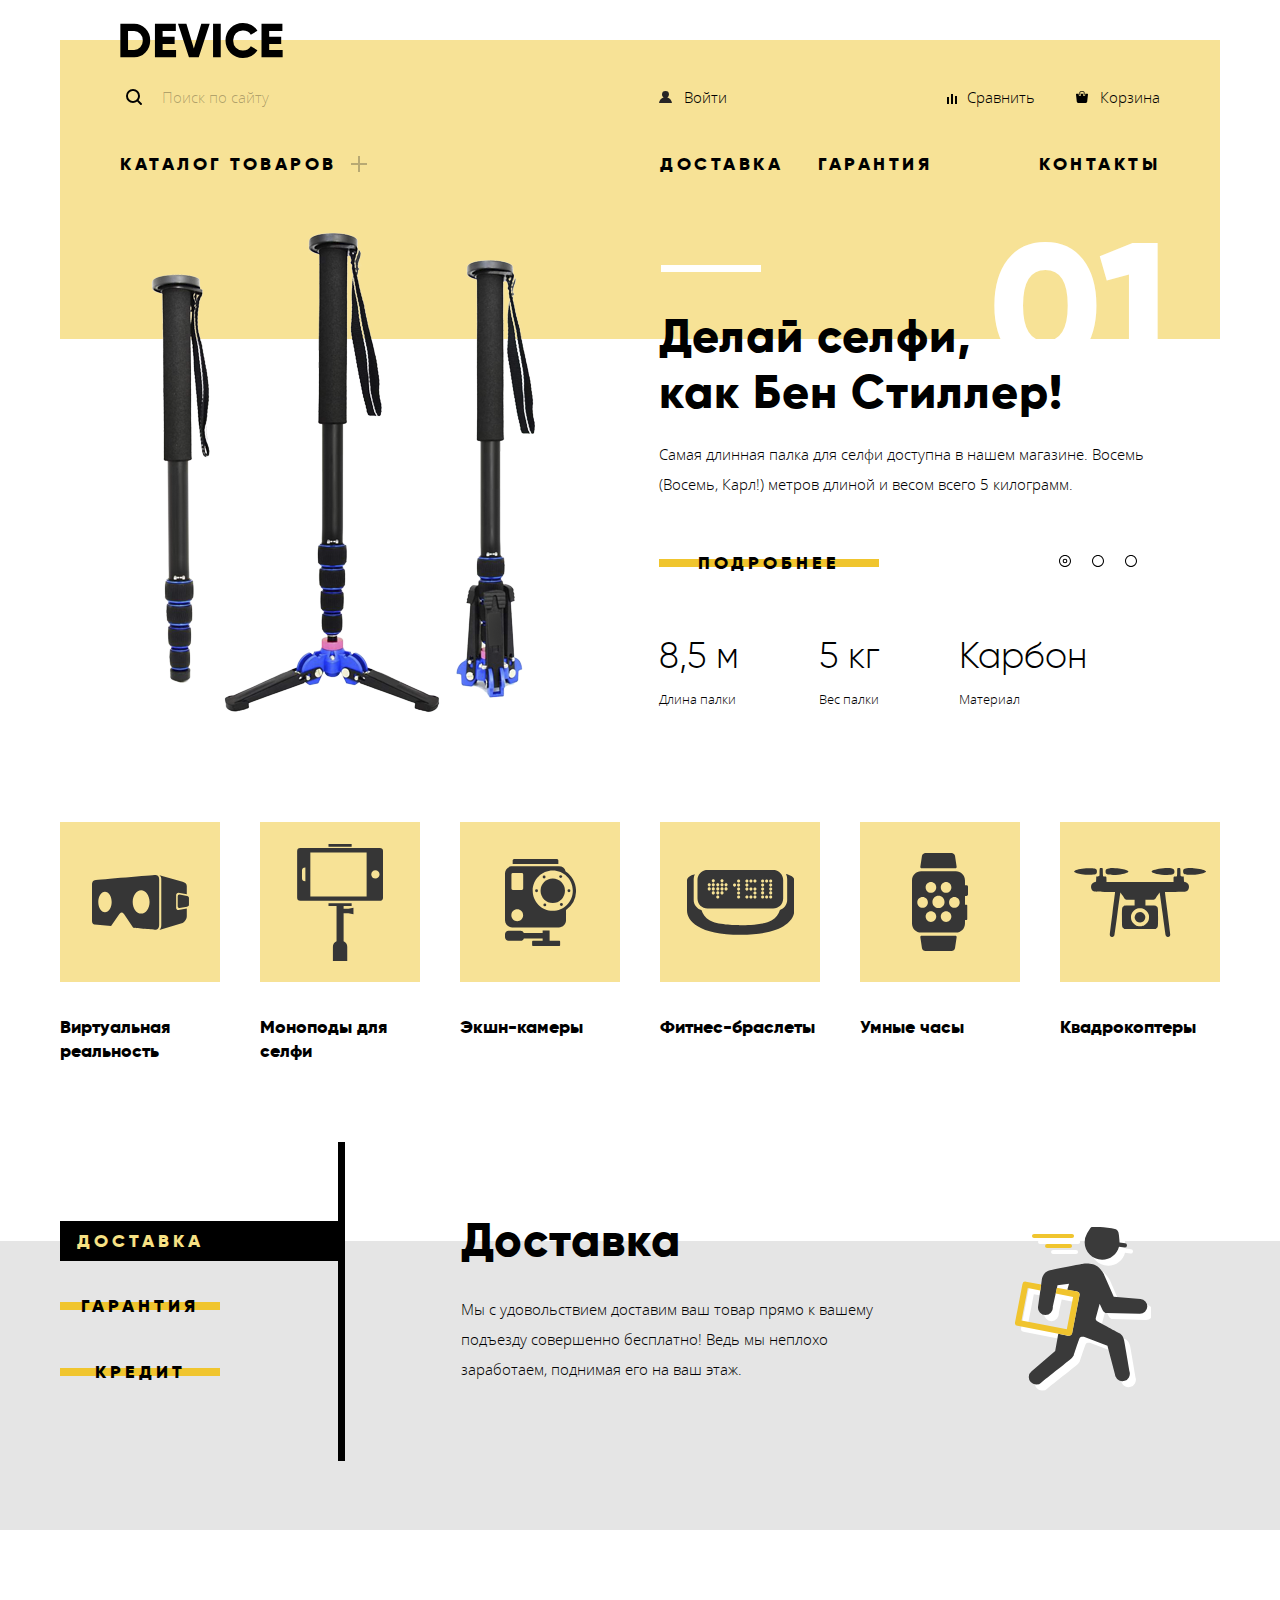
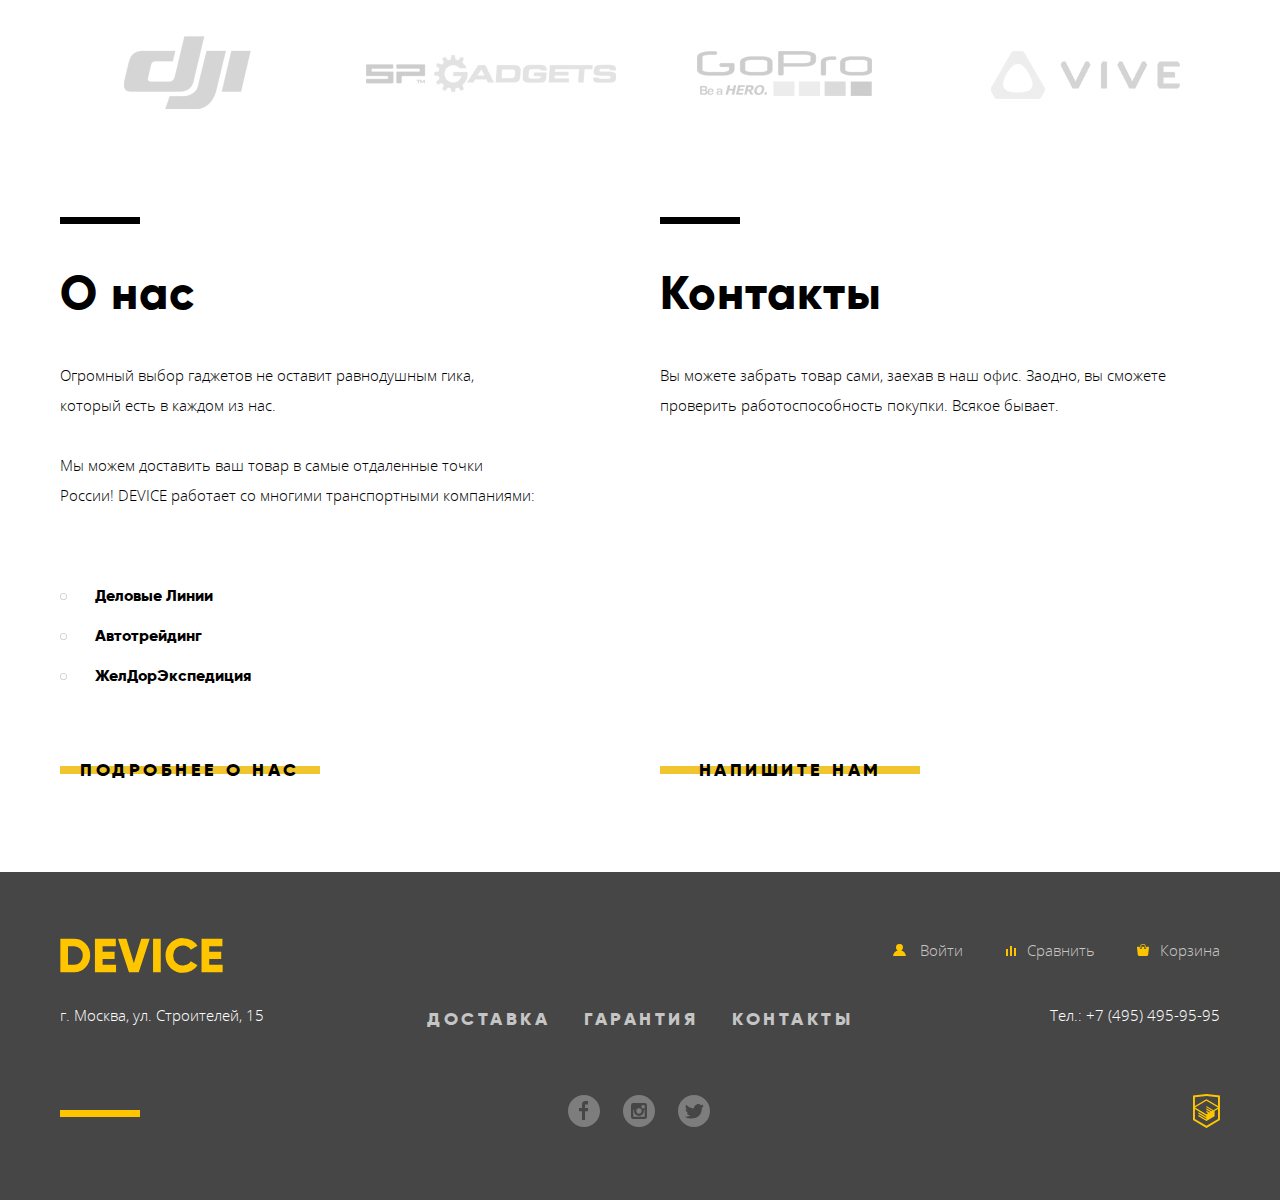
==== index.html @ 4e33b6d0 "new footer, noJS sliders, goods in catalog" ====
<!DOCTYPE html>
<html lang="ru">

<head>
  <meta charset="utf-8">
  <title>HTML Academy: Девайс</title>
  <link rel="stylesheet" href="css/normalize.css">
  <link rel="stylesheet" href="css/style.css">
</head>

<body>
  <div class="wrapper">
    <header class="header header--main">
      <div class="header__logo">
        <a>
          <img src="img/svg/logo-device.svg" width="163" height="35" alt="Логотип DEVICE">
        </a>
      </div>
      <nav class="header__navigation navigation">
        <ul class="navigation__list navigation__list--line-top">
          <li class="navigation__item navigation__item--search">
            <form class="navigation__search-form" action="https://echo.htmlacademy.ru" method="post">
              <input class="navigation__search-field" type="text" name="search" placeholder="Поиск по сайту">
              <input class="navigation__search-submit" type="submit" value="Найти">
            </form>
          </li>
          <li class="navigation__item  navigation__item--login">
            <a class="navigation__link navigation__link--small" href="#">Войти</a>
          </li>
          <li class="navigation__item navigation__item--compare">
            <a class="navigation__link navigation__link--small" href="#">Сравнить</a>
          </li>
          <li class="navigation__item navigation__item--cart">
            <a class="navigation__link navigation__link--small" href="#">Корзина</a>
          </li>
        </ul>
        <ul class="navigation__list navigation__list--line-bottom">
          <li class="navigation__item navigation__item--catalog">
            <a class="navigation__link navigation__link--catalog navigation__link--big" href="catalog.html">Каталог
              товаров</a>
            <ul class="navigation__catalog">
              <li><a class="navigation__link" href="#">Виртуальная реальность</a></li>
              <li><a class="navigation__link" href="#">Фитнес-браслеты</a></li>
              <li><a class="navigation__link" href="#">Квадрокоптеры</a></li>
              <li><a class="navigation__link" href="#">Моноподы для селфи</a></li>
              <li><a class="navigation__link" href="#">Умные часы</a></li>
              <li><a class="navigation__link" href="#">Экшн-камеры</a></li>
            </ul>
          </li>
          <li class="navigation__item navigation__item--delivery">
            <a class="navigation__link navigation__link--big" href="#">Доставка</a>
          </li>
          <li class="navigation__item navigation__item--warranty">
            <a class="navigation__link navigation__link--big" href="#">Гарантия</a>
          </li>
          <li class="navigation__item navigation__item--contacts">
            <a class="navigation__link navigation__link--big" href="#">Контакты</a>
          </li>
        </ul>
      </nav>
    </header>
  </div>
  <main>
    <div class="wrapper">
      <h1 class="page-title visually-hidden">DEVICE</h1>

      <section class="slider">
        <h2 class="visually-hidden">Слайдер</h2>

        <input type="radio" class="visually-hidden slider__radio slider__radio--selfie-stick" id="slider-selfie-stick"
          name="slider-button" checked>
        <label class="slider__button slider__button--selfie-stick" for="slider-selfie-stick"></label>

        <input type="radio" class="visually-hidden slider__radio slider__radio--watch" id="slider-watch"
          name="slider-button">
        <label class="slider__button slider__button--watch" for="slider-watch"></label>

        <input type="radio" class="visually-hidden slider__radio slider__radio--quadcopter" id="slider-quadcopter"
          name="slider-button">
        <label class="slider__button slider__button--quadcopter" for="slider-quadcopter"></label>


        <article class="slider__item slider__item--selfie-stick" data-slide="slide-1">
          <span class="slider__number">01</span>
          <div class="slider__photo">
            <img src="img/slider/selfie-stick.png" width="384" height="486" alt="Палка для селфи">
          </div>
          <div class="slider__description">
            <h1 class="slider__title">
              Делай селфи,<br>как Бен Стиллер!
            </h1>
            <p class="slider__info">
              Самая длинная палка для селфи доступна в нашем магазине. Восемь (Восемь, Карл!) метров длиной и весом
              всего 5 килограмм.
            </p>
            <div class="slider__actions">
              <a href="#" class="slider__more">Подробнее</a>
              <!-- <div class="slider__buttons">
                <button class="slider__button slider__button--active" data-slide="slide-1"></button>
                <button class="slider__button" data-slide="slide-2"></button>
                <button class="slider__button" data-slide="slide-3"></button>

              </div> -->
            </div>
            <div class="slider__features">
              <div class="slider__feature">
                <p class="slider__big-text">8,5 м</p>
                <p class="slider__small-text">Длина палки</p>
              </div>
              <div class="slider__feature">
                <p class="slider__big-text">5 кг</p>
                <p class="slider__small-text">Вес палки</p>
              </div>
              <div class="slider__feature">
                <p class="slider__big-text">Карбон</p>
                <p class="slider__small-text">Материал</p>
              </div>
            </div>
          </div>
        </article>
        <article class="slider__item slider__item--watch" data-slide="slide-2">
          <span class="slider__number">02</span>
          <div class="slider__photo">
            <img src="img/slider//fitness-band.png" width="345" height="485" alt="Фитнесс-браслет">
          </div>
          <div class="slider__description">
            <h1 class="slider__title">
              Худеем<br>правильно!
            </h1>
            <p class="slider__info">
              Мотивирующие фитнес-браслеты помогут найти в себе силы не пропускать занятия и соблюдать диету.
            </p>
            <div class="slider__actions">
              <a href="#" class="slider__more">Подробнее</a>
            </div>
            <div class="slider__features">
              <div class="slider__feature">
                <p class="slider__big-text">48 часов</p>
                <p class="slider__small-text">Без подзарядки</p>
              </div>
            </div>
        </article>
        <article class="slider__item slider__item--quadcopter" data-slide="slide-3">
          <span class="slider__number">03</span>
          <div class="slider__photo">
            <img src="img/slider/quadcopter.png" width="526" height="334" alt="Квадрокоптер">
          </div>
          <div class="slider__description">
            <h1 class="slider__title">
              Порхает как бабочка, жалит как пчела!
            </h1>
            <p class="slider__info">
              Этот обычный, на первый взгляд, квадрокоптер оснащен мощным лазером, замаскированным под стандартную
              камеру.
            </p>
            <div class="slider__actions">
              <a href="#" class="slider__more">Подробнее</a>              
            </div>
            <div class="slider__features">
              <div class="slider__feature">
                <p class="slider__big-text">800 м</p>
                <p class="slider__small-text">Дальность полёта</p>
              </div>
              <div class="slider__feature">
                <p class="slider__big-text">50 м</p>
                <p class="slider__small-text">Радиус поражения</p>
              </div>
            </div>
          </div>
        </article>
      </section>

      <section class="popular">
        <h2 class="visually-hidden">Популярные товары</h2>
        <ul class="popular__list">
          <li class="popular__item">
            <a href="#" class="popular__link">
              <div class="popular__square">
                <svg width="97" height="55" viewBox="0 0 97 55">
                  <g fill="#363636">
                    <path
                      d="M84.131 32.639V20.003c0-1.309 1.045-2.37 2.335-2.37l8.326 1.581V11.02c0-2.355-1.708-3.431-4.202-4.265L67.403.175c1.616 1.391 1.889 2.04 1.889 4.396V49.78c0 2.356-.45 4.066-1.967 5.21l23.265-7.065c2.401-.833 4.202-4.216 4.202-6.572V33.44l-8.326 1.567c-1.29.002-2.335-1.06-2.335-2.368z" />
                    <path
                      d="M95.129 20.979l-7.598-1.444c-1.008 0-1.824.829-1.824 1.851v9.868c0 1.023.816 1.852 1.824 1.852l7.598-1.431c1.154-.419 1.824-.829 1.824-1.852V22.83c0-1.022-.766-1.507-1.824-1.851zM67.17 4.483c0-5.08-4.232-4.459-4.232-4.459S5.832 4.738 2.838 5.145.001 9.532.001 9.532L0 45.812c0 3.743 2.599 3.753 2.599 3.753l16.477 1.403L27.212 39.3s1.109-1.828 2.505-1.828c1.397 0 2.432 1.861 2.432 1.861l9.061 13.521s18.895 1.909 22.521 1.909c3.626-.001 3.439-5.024 3.439-5.024V4.483zM12.982 37.192c-3.698 0-6.696-4.601-6.696-10.275s2.998-10.275 6.696-10.275c3.698 0 6.696 4.601 6.696 10.275s-2.998 10.275-6.696 10.275zm36.158 1.426c-4.662 0-8.441-5.239-8.441-11.701 0-6.463 3.78-11.702 8.441-11.702 4.662 0 8.442 5.239 8.442 11.702 0 6.462-3.78 11.701-8.442 11.701z" />
                  </g>
                </svg>
              </div>
              <h3 class="popular__title">
                Виртуальная реальность
              </h3>
            </a>
          </li>
          <li class="popular__item">
            <a href="#" class="popular__link">
              <div class="popular__square">
                <svg width="86" height="117" viewBox="0 0 86 117">
                  <g fill="#363636">
                    <path
                      d="M82.821 4.011H3.33A3.188 3.188 0 0 0 .142 7.199v46.413a3.187 3.187 0 0 0 3.188 3.189h79.492a3.188 3.188 0 0 0 3.189-3.189V7.199a3.189 3.189 0 0 0-3.19-3.188zM8.392 37.236h-.226a3.19 3.19 0 0 1-3.189-3.189v-7.283a3.188 3.188 0 0 1 3.189-3.188h.226v13.66zm61.231 15.172H13.341V8.402h56.282v44.006zM78.4 34.552c-2.289 0-4.146-1.855-4.146-4.147s1.856-4.147 4.146-4.147a4.146 4.146 0 1 1 0 8.294zM31.497 0h23.157v2.758H31.497zM46.608 64.861v-2.973h8.046V59.13H31.498v2.758h8.045v35.246a6.068 6.068 0 0 0-3.635 5.559V117h14.335v-14.307a6.062 6.062 0 0 0-3.636-5.557v-27.99h4.796l5.051 1.213v-6.711l-5.051 1.213h-4.795z" />
                  </g>
                </svg>
              </div>
              <h3 class="popular__title">
                Моноподы для селфи
              </h3>
            </a>
          </li>
          <li class="popular__item">
            <a href="#" class="popular__link">
              <div class="popular__square">
                <svg width="71" height="87" viewBox="0 0 71 87">
                  <g fill="#363636">
                    <path
                      d="M53.349 1.49c0-.736-.578-1.49-1.311-1.49H9.053C8.32 0 7.672.754 7.672 1.49v3.522h45.676V1.49zM54.202 81.809h-9.597V71.426h-6.958v2.507H18.774c-.537-1.254-1.757-2.148-3.181-2.148H3.559C1.642 71.784 0 73.387 0 75.311v3.018c0 1.924 1.642 3.48 3.559 3.48h12.035c1.511 0 2.792-.896 3.269-2.326h18.785v2.326H28.13c-.533 0-1.01.437-1.01.972v3.172c0 .535.478 1.048 1.01 1.048h26.072c.533 0 .93-.513.93-1.048V82.78c0-.535-.397-.971-.93-.971zM60.666 12.39a7.037 7.037 0 0 0-6.771-5.05H7.148C3.25 7.34 0 10.449 0 14.361v46.9c0 3.912 3.25 7.121 7.148 7.121h46.747c3.898 0 7.126-3.209 7.126-7.121V50.915a23.228 23.228 0 0 0 10.001-19.164c-.001-8.079-4.132-15.181-10.356-19.361zM12.238 62.151c-3.259 0-5.901-2.65-5.901-5.921 0-3.27 2.642-5.922 5.901-5.922s5.902 2.652 5.902 5.922c0 3.271-2.643 5.921-5.902 5.921zm5.961-32.605a1.42 1.42 0 0 1-1.418 1.422h-8.94a1.42 1.42 0 0 1-1.418-1.422v-14.16a1.42 1.42 0 0 1 1.418-1.423h8.939a1.42 1.42 0 0 1 1.418 1.423v14.16zm29.563 22.312c-11.076 0-20.057-9.01-20.057-20.123s8.98-20.124 20.057-20.124c11.077 0 20.058 9.01 20.058 20.124s-8.981 20.123-20.058 20.123z" />
                    <ellipse cx="47.762" cy="31.735" rx="12.188" ry="12.229" />
                    <circle cx="31.562" cy="31.736" r="1.435" />
                    <circle cx="63.963" cy="31.736" r="1.435" />
                    <circle cx="39.109" cy="17.994" r="1.435" />
                    <ellipse cx="56.415" cy="45.476" rx="1.43" ry="1.436" />
                    <circle cx="55.697" cy="17.565" r="1.435" />
                    <circle cx="39.828" cy="45.906" r="1.435" />
                  </g>
                </svg>
              </div>
              <h3 class="popular__title">
                Экшн-камеры
              </h3>
            </a>
          </li>
          <li class="popular__item">
            <a href="#" class="popular__link">
              <div class="popular__square">
                <svg x="0px" y="0px" width="107px" height="65px" viewBox="0 0 107 65"
                  enable-background="new 0 0 107 65">
                  <g>
                    <path fill="#363636" d="M98.967,4.074c0.752,1.441,1.209,3.08,1.209,4.818v21.102c0,4.616-3.092,8.527-7.246,9.9
                          c-1.325,3.987-3.778,7.854-8.051,10.432c-8.676,5.231-31.124,4.837-31.198,4.837c-0.078,0-22.513,0.395-31.189-4.837
                          c-4.216-2.545-6.708-6.347-8.042-10.279c-4.418-1.209-7.756-5.251-7.756-10.053V8.893c0-1.688,0.427-3.282,1.139-4.693
                          C4.17,5.109,0,6.918,0,10.434c0,6.243,0,25.687,0,29.983C0,50.668,11.839,64.85,53.657,64.85c41.82,0,53.657-14.182,53.657-24.433
                          c0-4.296,0-23.74,0-29.983C107.313,6.75,102.738,4.94,98.967,4.074z" />
                    <path fill="#363636" d="M20.561,38.459h65.523c5.564,0,10.074-4.513,10.074-10.077V9.935c0-5.563-4.51-10.075-10.074-10.075H20.561
                          c-5.564,0-10.075,4.511-10.075,10.075v18.447C10.486,33.946,14.997,38.459,20.561,38.459z M83.695,9.468
                          c0.867,0,1.569,0.703,1.569,1.57c0,0.866-0.702,1.569-1.569,1.569s-1.568-0.703-1.568-1.569
                          C82.127,10.17,82.828,9.468,83.695,9.468z M83.695,13.507c0.867,0,1.569,0.703,1.569,1.568c0,0.867-0.702,1.569-1.569,1.569
                          s-1.568-0.702-1.568-1.569C82.127,14.21,82.828,13.507,83.695,13.507z M83.695,17.546c0.867,0,1.569,0.702,1.569,1.569
                          c0,0.866-0.702,1.569-1.569,1.569s-1.568-0.703-1.568-1.569C82.127,18.248,82.828,17.546,83.695,17.546z M83.695,21.373
                          c0.867,0,1.569,0.704,1.569,1.569c0,0.867-0.702,1.568-1.569,1.568s-1.568-0.701-1.568-1.568
                          C82.127,22.076,82.828,21.373,83.695,21.373z M83.695,25.412c0.867,0,1.569,0.702,1.569,1.569c0,0.865-0.702,1.568-1.569,1.568
                          s-1.568-0.704-1.568-1.568C82.127,26.114,82.828,25.412,83.695,25.412z M79.656,9.468c0.867,0,1.568,0.703,1.568,1.57
                          c0,0.866-0.701,1.569-1.568,1.569c-0.865,0-1.568-0.703-1.568-1.569C78.088,10.17,78.791,9.468,79.656,9.468z M79.656,25.412
                          c0.867,0,1.568,0.702,1.568,1.569c0,0.865-0.701,1.568-1.568,1.568c-0.865,0-1.568-0.704-1.568-1.568
                          C78.088,26.114,78.791,25.412,79.656,25.412z M75.619,9.468c0.865,0,1.568,0.703,1.568,1.57c0,0.866-0.703,1.569-1.568,1.569
                          c-0.867,0-1.569-0.703-1.569-1.569C74.05,10.17,74.752,9.468,75.619,9.468z M75.619,13.507c0.865,0,1.568,0.703,1.568,1.568
                          c0,0.867-0.703,1.569-1.568,1.569c-0.867,0-1.569-0.702-1.569-1.569C74.05,14.21,74.752,13.507,75.619,13.507z M75.619,17.546
                          c0.865,0,1.568,0.702,1.568,1.569c0,0.866-0.703,1.569-1.568,1.569c-0.867,0-1.569-0.703-1.569-1.569
                          C74.05,18.248,74.752,17.546,75.619,17.546z M75.619,21.373c0.865,0,1.568,0.704,1.568,1.569c0,0.867-0.703,1.568-1.568,1.568
                          c-0.867,0-1.569-0.701-1.569-1.568C74.05,22.076,74.752,21.373,75.619,21.373z M75.619,25.412c0.865,0,1.568,0.702,1.568,1.569
                          c0,0.865-0.703,1.568-1.568,1.568c-0.867,0-1.569-0.704-1.569-1.568C74.05,26.114,74.752,25.412,75.619,25.412z M67.965,9.468
                          c0.867,0,1.568,0.703,1.568,1.57c0,0.866-0.701,1.569-1.568,1.569s-1.568-0.703-1.568-1.569C66.396,10.17,67.1,9.468,67.965,9.468z
                           M67.965,17.546c0.867,0,1.568,0.702,1.568,1.569c0,0.866-0.701,1.569-1.568,1.569s-1.568-0.703-1.568-1.569
                          C66.396,18.248,67.1,17.546,67.965,17.546z M67.965,21.427c0.867,0,1.568,0.701,1.568,1.568c0,0.865-0.701,1.569-1.568,1.569
                          s-1.568-0.704-1.568-1.569C66.396,22.128,67.1,21.427,67.965,21.427z M67.965,25.412c0.867,0,1.568,0.702,1.568,1.569
                          c0,0.865-0.701,1.568-1.568,1.568s-1.568-0.704-1.568-1.568C66.396,26.114,67.1,25.412,67.965,25.412z M63.926,9.468
                          c0.867,0,1.57,0.703,1.57,1.57c0,0.866-0.703,1.569-1.57,1.569c-0.865,0-1.569-0.703-1.569-1.569
                          C62.356,10.17,63.061,9.468,63.926,9.468z M63.926,17.546c0.867,0,1.57,0.702,1.57,1.569c0,0.866-0.703,1.569-1.57,1.569
                          c-0.865,0-1.569-0.703-1.569-1.569C62.356,18.248,63.061,17.546,63.926,17.546z M63.926,25.412c0.867,0,1.57,0.702,1.57,1.569
                          c0,0.865-0.703,1.568-1.57,1.568c-0.865,0-1.569-0.704-1.569-1.568C62.356,26.114,63.061,25.412,63.926,25.412z M59.888,9.468
                          c0.865,0,1.569,0.703,1.569,1.57c0,0.866-0.704,1.569-1.569,1.569c-0.867,0-1.568-0.703-1.568-1.569
                          C58.319,10.17,59.021,9.468,59.888,9.468z M59.888,13.507c0.865,0,1.569,0.703,1.569,1.568c0,0.867-0.704,1.569-1.569,1.569
                          c-0.867,0-1.568-0.702-1.568-1.569C58.319,14.21,59.021,13.507,59.888,13.507z M59.888,17.546c0.865,0,1.569,0.702,1.569,1.569
                          c0,0.866-0.704,1.569-1.569,1.569c-0.867,0-1.568-0.703-1.568-1.569C58.319,18.248,59.021,17.546,59.888,17.546z M59.888,25.412
                          c0.865,0,1.569,0.702,1.569,1.569c0,0.865-0.704,1.568-1.569,1.568c-0.867,0-1.568-0.704-1.568-1.568
                          C58.319,26.114,59.021,25.412,59.888,25.412z M51.598,9.468c0.867,0,1.569,0.703,1.569,1.57c0,0.866-0.702,1.569-1.569,1.569
                          c-0.867,0-1.568-0.703-1.568-1.569C50.029,10.17,50.731,9.468,51.598,9.468z M51.598,13.507c0.867,0,1.569,0.703,1.569,1.568
                          c0,0.867-0.702,1.569-1.569,1.569c-0.867,0-1.568-0.702-1.568-1.569C50.029,14.21,50.731,13.507,51.598,13.507z M51.598,17.546
                          c0.867,0,1.569,0.702,1.569,1.569c0,0.866-0.702,1.569-1.569,1.569c-0.867,0-1.568-0.703-1.568-1.569
                          C50.029,18.248,50.731,17.546,51.598,17.546z M51.598,21.427c0.867,0,1.569,0.701,1.569,1.568c0,0.865-0.702,1.569-1.569,1.569
                          c-0.867,0-1.568-0.704-1.568-1.569C50.029,22.128,50.731,21.427,51.598,21.427z M51.598,25.412c0.867,0,1.569,0.702,1.569,1.569
                          c0,0.865-0.702,1.568-1.569,1.568c-0.867,0-1.568-0.704-1.568-1.568C50.029,26.114,50.731,25.412,51.598,25.412z M47.559,13.507
                          c0.867,0,1.568,0.703,1.568,1.568c0,0.867-0.701,1.569-1.568,1.569s-1.569-0.702-1.569-1.569
                          C45.99,14.21,46.691,13.507,47.559,13.507z M39.057,13.295c0.865,0,1.569,0.703,1.569,1.568c0,0.867-0.704,1.569-1.569,1.569
                          c-0.867,0-1.571-0.703-1.571-1.569C37.486,13.998,38.189,13.295,39.057,13.295z M39.057,17.333c0.865,0,1.569,0.703,1.569,1.57
                          c0,0.866-0.704,1.57-1.569,1.57c-0.867,0-1.571-0.704-1.571-1.57C37.486,18.036,38.189,17.333,39.057,17.333z M35.018,9.255
                          c0.865,0,1.568,0.703,1.568,1.57c0,0.866-0.704,1.568-1.568,1.568c-0.867,0-1.569-0.703-1.569-1.568
                          C33.449,9.958,34.15,9.255,35.018,9.255z M35.018,13.295c0.865,0,1.568,0.703,1.568,1.568c0,0.867-0.704,1.569-1.568,1.569
                          c-0.867,0-1.569-0.703-1.569-1.569C33.449,13.998,34.15,13.295,35.018,13.295z M35.018,17.333c0.865,0,1.568,0.703,1.568,1.57
                          c0,0.866-0.704,1.57-1.568,1.57c-0.867,0-1.569-0.704-1.569-1.57C33.449,18.036,34.15,17.333,35.018,17.333z M35.018,21.373
                          c0.865,0,1.568,0.704,1.568,1.569c0,0.867-0.704,1.568-1.568,1.568c-0.867,0-1.569-0.701-1.569-1.568
                          C33.449,22.076,34.15,21.373,35.018,21.373z M30.764,13.295c0.867,0,1.569,0.703,1.569,1.568c0,0.867-0.702,1.569-1.569,1.569
                          c-0.867,0-1.568-0.703-1.568-1.569C29.196,13.998,29.897,13.295,30.764,13.295z M30.764,17.333c0.867,0,1.569,0.703,1.569,1.57
                          c0,0.866-0.702,1.57-1.569,1.57c-0.867,0-1.568-0.704-1.568-1.57C29.196,18.036,29.897,17.333,30.764,17.333z M30.764,21.373
                          c0.867,0,1.569,0.704,1.569,1.569c0,0.867-0.702,1.568-1.569,1.568c-0.867,0-1.568-0.701-1.568-1.568
                          C29.196,22.076,29.897,21.373,30.764,21.373z M30.764,25.412c0.867,0,1.569,0.702,1.569,1.569c0,0.865-0.702,1.568-1.569,1.568
                          c-0.867,0-1.568-0.704-1.568-1.568C29.196,26.114,29.897,25.412,30.764,25.412z M26.3,9.255c0.867,0,1.571,0.703,1.571,1.57
                          c0,0.866-0.704,1.568-1.571,1.568c-0.865,0-1.569-0.703-1.569-1.568C24.731,9.958,25.435,9.255,26.3,9.255z M26.3,13.295
                          c0.867,0,1.571,0.703,1.571,1.568c0,0.867-0.704,1.569-1.571,1.569c-0.865,0-1.569-0.703-1.569-1.569
                          C24.731,13.998,25.435,13.295,26.3,13.295z M26.3,17.333c0.867,0,1.571,0.703,1.571,1.57c0,0.866-0.704,1.57-1.571,1.57
                          c-0.865,0-1.569-0.704-1.569-1.57C24.731,18.036,25.435,17.333,26.3,17.333z M26.3,21.373c0.867,0,1.571,0.704,1.571,1.569
                          c0,0.867-0.704,1.568-1.571,1.568c-0.865,0-1.569-0.701-1.569-1.568C24.731,22.076,25.435,21.373,26.3,21.373z M22.263,13.295
                          c0.865,0,1.569,0.703,1.569,1.568c0,0.867-0.704,1.569-1.569,1.569c-0.867,0-1.569-0.703-1.569-1.569
                          C20.694,13.998,21.396,13.295,22.263,13.295z M22.263,17.333c0.865,0,1.569,0.703,1.569,1.57c0,0.866-0.704,1.57-1.569,1.57
                          c-0.867,0-1.569-0.704-1.569-1.57C20.694,18.036,21.396,17.333,22.263,17.333z" />
                  </g>
                </svg>
              </div>
              <h3 class="popular__title">
                Фитнес-браслеты
              </h3>
            </a>
          </li>
          <li class="popular__item">
            <a href="#" class="popular__link">
              <div class="popular__square">
                <svg width="56" height="98" viewBox="0 0 56 98">
                  <g fill="#363636">
                    <path
                      d="M54.494 32.197h-1.515v-4.64c0-5.052-4.087-9.186-9.082-9.186H9.082C4.086 18.372 0 22.505 0 27.557v42.868c0 5.052 4.087 9.185 9.083 9.185h34.815c4.995 0 9.082-4.133 9.082-9.185V67.01h1.515a.764.764 0 0 0 .757-.764V52.467a.765.765 0 0 0-.757-.766H52.98v-8.788h1.515c.832 0 1.514-.688 1.514-1.531v-7.654a1.529 1.529 0 0 0-1.515-1.531zm-20.412-3.109c2.926 0 5.299 2.398 5.299 5.358s-2.373 5.358-5.299 5.358-5.298-2.398-5.298-5.358 2.372-5.358 5.298-5.358zm-15.137 0c2.925 0 5.298 2.398 5.298 5.358s-2.373 5.358-5.298 5.358c-2.926 0-5.298-2.398-5.298-5.358s2.372-5.358 5.298-5.358zM5.297 49.397c0-2.959 2.371-5.358 5.298-5.358 2.926 0 5.298 2.399 5.298 5.358 0 2.959-2.373 5.358-5.298 5.358-2.927.001-5.298-2.399-5.298-5.358zm13.648 19.497c-2.926 0-5.298-2.398-5.298-5.358s2.372-5.358 5.298-5.358c2.925 0 5.298 2.398 5.298 5.358s-2.373 5.358-5.298 5.358zm1.49-19.903c0-3.382 2.711-6.124 6.055-6.124s6.055 2.742 6.055 6.124-2.711 6.124-6.055 6.124c-3.344-.001-6.055-2.742-6.055-6.124zm13.647 19.903c-2.926 0-5.298-2.398-5.298-5.358s2.372-5.358 5.298-5.358 5.299 2.398 5.299 5.358-2.373 5.358-5.299 5.358zm8.302-14.138c-2.927 0-5.298-2.399-5.298-5.358 0-2.959 2.371-5.358 5.298-5.358 2.926 0 5.298 2.399 5.298 5.358 0 2.958-2.372 5.358-5.298 5.358zM9.646 15.31h33.687c.843 0 1.432-.681 1.306-1.514L43.023 3.028l-.002-.002C42.771 1.362 41.189 0 39.506 0H13.474c-1.686 0-3.268 1.362-3.517 3.028L8.342 13.795c-.125.833.461 1.515 1.304 1.515zM43.333 82.671H9.646c-.843 0-1.429.683-1.304 1.516l1.615 10.767c.25 1.666 1.832 3.028 3.516 3.028h26.032c1.684 0 3.266-1.362 3.517-3.026v-.002l1.615-10.767c.128-.833-.461-1.516-1.304-1.516z" />
                  </g>
                </svg>
              </div>
              <h3 class="popular__title">
                Умные часы
              </h3>
            </a>
          </li>
          <li class="popular__item">
            <a href="#" class="popular__link">
              <div class="popular__square">
                <svg width="132" height="69" viewBox="0 0 132 69">
                  <g fill="#363636">
                    <path
                      d="M12.052.258C6.507.745 1.838 1.85.575 2.93c-.722.616-.722.616-.232 1.156.644.72 3.713 1.645 7.247 2.237 3.998.668 12.51.693 13.724.051 1.211-.668 1.624-1.414 1.624-2.981 0-1.619-.62-2.416-2.218-2.853C19.274.154 14.94 0 12.052.258zM25.774.488c-.129.283-.258 2.108-.258 4.112 0 4.061.155 3.778-2.192 3.933l-1.03.077-.13 2.545-.129 2.544-1.186.283c-2.58.668-4 2.595-3.792 5.294.128 1.927 1.03 3.341 2.579 4.087 1.109.513 1.47.538 11.246.538 5.545 0 10.137.079 10.188.18.051.13-1.11 9.408-2.58 20.64-1.444 11.23-2.682 20.997-2.708 21.666-.051 1.617.826 2.62 2.348 2.62 1.237 0 2.012-.64 2.321-1.9.13-.514 1.496-10.334 3.018-21.822 1.522-11.463 2.863-20.869 2.94-20.869.104 0 1.084 1.413 2.193 3.136 2.94 4.626 2.399 4.317 7.635 4.317h4.359v5.63l-5.133.077c-4.72.077-5.21.127-5.881.615-1.573 1.157-1.625 1.415-1.625 10.977 0 9.534.026 9.792 1.522 11.05l.851.695H81.695l.851-.696c1.496-1.257 1.52-1.515 1.52-11.05 0-9.56-.05-9.819-1.622-10.976-.671-.488-1.161-.538-5.882-.615l-5.132-.077v-5.63h4.36c5.234 0 4.693.309 7.633-4.317 1.11-1.723 2.09-3.136 2.194-3.136.076 0 1.418 9.406 2.94 20.869 1.522 11.488 2.889 21.308 3.018 21.821.31 1.26 1.082 1.902 2.321 1.902 1.521 0 2.4-1.004 2.347-2.621-.026-.67-1.264-10.436-2.71-21.666-1.468-11.232-2.63-20.51-2.577-20.64.05-.101 4.641-.18 10.19-.18 9.774 0 10.135-.025 11.243-.538 1.548-.746 2.45-2.16 2.58-4.087.206-2.699-1.212-4.626-3.792-5.294l-1.187-.283-.127-2.544-.13-2.545-1.031-.077c-2.347-.155-2.194.128-2.194-3.933 0-2.004-.128-3.829-.257-4.112-.206-.36-.543-.488-1.367-.488-.619 0-1.238.128-1.42.309-.206.205-.31 1.465-.31 3.932 0 2.467-.102 3.727-.309 3.932-.18.18-.901.308-1.65.308-1.625 0-1.65.052-1.65 3.11v2.287H32.48v-2.287c0-3.058-.024-3.11-1.65-3.11-.748 0-1.47-.129-1.65-.308-.207-.205-.31-1.465-.31-3.932 0-2.467-.103-3.727-.31-3.932-.18-.18-.8-.309-1.418-.309-.825 0-1.16.128-1.368.488zm42.843 40.12c2.889.899 5.392 3.393 6.166 6.168.439 1.543.31 4.216-.284 5.784-.696 1.875-2.685 4.01-4.565 4.935-1.29.642-1.754.719-3.921.719s-2.631-.077-3.92-.719c-1.885-.926-3.87-3.06-4.567-4.935-.592-1.568-.722-4.24-.283-5.784.748-2.723 3.25-5.27 6.061-6.168 2.012-.642 3.3-.642 5.313 0z" />
                    <path
                      d="M63.794 44.438c-2.037.925-3.507 3.649-3.069 5.73.774 3.677 4.823 5.553 7.996 3.702 1.985-1.158 2.99-3.547 2.45-5.783-.568-2.39-2.734-4.138-5.158-4.138-.646 0-1.626.232-2.22.489zM36.092.154c-3.92.668-4.513 1.131-4.513 3.444 0 1.825.463 2.416 2.268 2.956 1.55.462 7.172.514 10.5.128 6.86-.822 11.321-2.544 9.698-3.752-1.265-.9-4.902-1.876-9.054-2.39-2.475-.308-7.996-.54-8.9-.386zM89.484.258C83.165.848 77.62 2.339 77.62 3.444c0 1.722 7.84 3.47 15.63 3.495 5.804 0 7.196-.642 7.196-3.34 0-1.825-.619-2.622-2.373-3.085C96.423.103 92.398 0 89.484.258zM112.776.283c-1.78.231-3.018.77-3.43 1.491-.387.77-.31 2.904.154 3.572.928 1.31 1.652 1.465 7.068 1.465 3.661 0 5.802-.129 7.867-.488 3.534-.592 6.603-1.517 7.248-2.237.49-.54.49-.54-.233-1.156-1.34-1.13-5.958-2.185-11.916-2.672-3.481-.283-4.488-.283-6.758.025z" />
                  </g>
                </svg>
              </div>
              <h3 class="popular__title">
                Квадрокоптеры
              </h3>
            </a>
          </li>
        </ul>
      </section>
    </div>

    <section class="services">
      <div class="wrapper">
        <h2 class="visually-hidden">Услуги</h2>
        <input type="radio" class="visually-hidden services__radio services__radio--delivery" id="services-delivery"
          name="services-button" checked>
        <label class="services__button" for="services-delivery">Доставка</label>
        <input type="radio" class="visually-hidden services__radio services__radio--warranty" id="services-warranty"
          name="services-button">
        <label class="services__button services__button--warranty" for="services-warranty">Гарантия</label>
        <input type="radio" class="visually-hidden services__radio services__radio--credit" id="services-credit"
          name="services-button">
        <label class="services__button services__button--credit" for="services-credit">Кредит</label>
        <div class="services__info services__info--delivery">
          <h3 class="services__title">Доставка</h3>
          <p class="services__description">Мы с удовольствием доставим ваш товар прямо к вашему подъезду совершенно
            бесплатно! Ведь мы неплохо заработаем, поднимая его на ваш этаж.</p>
        </div>
        <div class="services__info services__info--warranty">
          <h3 class="services__title">Гарантия</h3>
          <p class="services__description">Если из-за возгорания купленного у нас товара у вас сгорит дом — не
            переживайте, мы выдадим вам новый.
            Товар, не дом, конечно же.</p>
        </div>
        <div class="services__info services__info--credit">
          <h3 class="services__title">Кредит</h3>
          <p class="services__description">Залезть в долговую яму стало проще! Кредитные консультанты подберут для вас
            наиболее выгодные
            условия кредита. Выгодные для нашего банка, разумеется.</p>
        </div>
      </div>
    </section>

    <div class="wrapper">
      <section class="clients">
        <h2 class="visually-hidden">Наши клиенты</h2>
        <ul class="clients__list">
          <li class="clients__item">
            <a href="#" class="clients__link">
              <img width="260" height="100" src="img/clients/logo-1.jpg" alt="DJI logo">
            </a>
          </li>
          <li class="clients__item">
            <a href="#" class="clients__link">
              <img width="260" height="100" src="img/clients/logo-2.jpg" alt="SPADGETS logo">
            </a>
          </li>
          <li class="clients__item">
            <a href="#" class="clients__link">
              <img width="260" height="100" src="img/clients/logo-3.jpg" alt="GoPro logo">
            </a>
          </li>
          <li class="clients__item">
            <a href="#" class="clients__link">
              <img width="260" height="100" src="img/clients/logo-4.jpg" alt="VIVE logo">
            </a>
          </li>
        </ul>
      </section>

      <section class="information">
        <h2 class="visually-hidden">Информация и контакты</h2>
        <div class="information__item information__item--about">
          <h3 class="information__title">О нас</h3>
          <p class="information__description">
            Огромный выбор гаджетов не оставит равнодушным гика, который есть в каждом из нас.<br><br>
            Мы можем доставить ваш товар в самые отдаленные точки России! DEVICE работает со многими транспортными
            компаниями:
          </p>
          <ul class="information__list">
            <li class="information__transport-company">Деловые Линии</li>
            <li class="information__transport-company">Автотрейдинг</li>
            <li class="information__transport-company">ЖелДорЭкспедиция</li>
          </ul>
          <a class="information__link" href="#">Подробнее о нас</a>
        </div>
        <div class="information__item information__item--contacts">
          <h3 class="information__title">Контакты</h3>
          <p class="information__description">
            Вы можете забрать товар сами, заехав в наш офис. Заодно, вы сможете проверить работоспособность покупки.
            Всякое бывает.
          </p>
          <iframe class="information__map"
            src="https://www.google.com/maps/embed?pb=!1m18!1m12!1m3!1d1891.2683770190822!2d37.52833177538722!3d55.68707859347343!2m3!1f0!2f0!3f0!3m2!1i1024!2i768!4f13.1!3m3!1m2!1s0x46b54cf65f5c8955%3A0x694710ccd55501e!2z0YPQuy4g0KHRgtGA0L7QuNGC0LXQu9C10LksIDE1LCDQnNC-0YHQutCy0LAsIDExOTMxMQ!5e0!3m2!1sru!2sru!4v1560897329814!5m2!1sru!2sru"
            allowfullscreen></iframe>
          <a class="information__link" href="#">Напишите нам</a>
        </div>
      </section>
    </div>
  </main>

  <footer class="footer">
    <div class="wrapper">
      <div class="footer__item">
        <a class="footer__logo">
          <svg width="163" height="35" viewBox="0 0 164 35">
            <path
              d="m0.35 0.7v33.6h13.532a15.723 15.723 0 0 0 11.72-4.824 16.464 16.464 0 0 0 4.712-11.976 16.465 16.465 0 0 0-4.712-11.976 15.723 15.723 0 0 0-11.72-4.824zm7.733 26.208v-18.819h5.8a8.648 8.648 0 0 1 6.5 2.568 9.412 9.412 0 0 1 2.489 6.84 9.41 9.41 0 0 1-2.489 6.84 8.646 8.646 0 0 1-6.5 2.568h-5.8zm34.8-5.952h12.082v-7.3h-12.086v-5.567h13.291v-7.389h-21.024v33.6h21.265v-7.392h-13.532v-5.952zm36.343 13.344 11.019-33.6h-8.458l-7.491 24.72-7.491-24.72h-8.457l11.019 33.6zm14.4 0h7.733v-33.6h-7.733zm38.615-1.416a15.514 15.514 0 0 0 6.041-5.688l-6.67-3.84a7.488 7.488 0 0 1-3.165 3.024 9.874 9.874 0 0 1-4.664 1.1 9.594 9.594 0 0 1-7.177-2.736 9.907 9.907 0 0 1-2.682-7.248 9.908 9.908 0 0 1 2.682-7.248 9.594 9.594 0 0 1 7.177-2.736 9.914 9.914 0 0 1 4.64 1.08 7.6 7.6 0 0 1 3.189 3.048l6.67-3.84a15.881 15.881 0 0 0-6.09-5.688 17.419 17.419 0 0 0-8.409-2.088 17.12 17.12 0 0 0-17.592 17.472 17.12 17.12 0 0 0 17.589 17.476 17.519 17.519 0 0 0 8.458-2.088zm17.881-11.928h12.082v-7.3h-12.085v-5.567h13.29v-7.389h-21.022v33.6h21.264v-7.392h-13.532v-5.952z" />
          </svg>
        </a>
        <nav class="footer__navigation navigation">
          <ul class="navigation__list navigation__list--line-top">
            <li class="navigation__item  navigation__item--login">
              <a class="navigation__link navigation__link--small" href="#">
                <svg width="13" height="12" viewBox="0 0 13 12">
                  <path
                    d="M.032 12h12.937c-.163-2.643-2.074-4.837-4.671-5.543a3.47 3.47 0 0 0 1.687-2.972 3.485 3.485 0 0 0-6.97 0c0 1.264.68 2.361 1.688 2.972C2.106 7.163.194 9.357.032 12z" />
                </svg>
                Войти</a>
            </li>
            <li class="navigation__item navigation__item--compare">
              <a class="navigation__link navigation__link--small" href="#">
                <svg width="10" height="10" viewBox="0 0 10 10">
                  <path d="M8 2h1.984v8H8zM0 3h1.984v7H0zM4 0h2v10H4z" /></svg>
                Сравнить</a>
            </li>
            <li class="navigation__item navigation__item--cart">
              <a class="navigation__link navigation__link--small" href="#">
                <svg width="12" height="12" viewBox="0 0 12 12">
                  <path
                    d="M11.864 3.017a.429.429 0 0 0-.327-.154H9.225V4.09c0 .563-.484 1.022-1.08 1.022-.594 0-1.078-.458-1.078-1.022V2.863H4.909V4.09c0 .563-.485 1.022-1.08 1.022-.595 0-1.078-.458-1.078-1.022V2.863H.438a.43.43 0 0 0-.327.154.472.472 0 0 0-.108.358l.776 7.134c.015.806.642 1.455 1.411 1.455h7.595c.77 0 1.396-.649 1.411-1.455l.776-7.134a.476.476 0 0 0-.108-.358z" />
                  <path
                    d="M3.829 4.499c.239 0 .433-.184.433-.409V1.84c0-.632.672-1.022 1.295-1.022h1.079c.655 0 1.078.401 1.078 1.022v2.25c0 .225.194.409.431.409.239 0 .433-.184.433-.409V1.84C8.577.773 7.761 0 6.636 0H5.557c-1.19 0-2.159.826-2.159 1.84v2.25c0 .225.194.409.431.409z" />
                </svg>
                Корзина</a>
            </li>
          </ul>
      </div>
      <div class="footer__item footer__item--information">
        <p class="footer__address">
          г. Москва, ул. Строителей, 15
        </p>
        <nav class="footer__navigation navigation">
          <ul class="navigation__list navigation__list--line-bottom">
            <li class="navigation__item navigation__item--delivery">
              <a class="navigation__link navigation__link--big">Доставка</a>
            </li>
            <li class="navigation__item navigation__item--warranty">
              <a class="navigation__link navigation__link--big">Гарантия</a>
            </li>
            <li class="navigation__item navigation__item--contacts">
              <a class="navigation__link navigation__link--big">Контакты</a>
            </li>
          </ul>
        </nav>
        <a class="footer__phone" href="tel:+74954959595">Тел.: +7 (495) 495-95-95</a>
      </div>
      <div class="footer__item footer__item--links">
        <ul class="footer__social social">
          <li class="social__item social__item--facebook">
            <a class="social__link" href="#">
              <span class="visually-hidden">Facebook</span>
              <svg width="32" height="32" viewBox="0 0 32 32">
                <path fill="#FFF"
                  d="M16 0C7.164 0 0 7.163 0 16s7.164 16 16 16c8.837 0 16-7.164 16-16S24.837 0 16 0zm4.062 9.455h-3.021v3.444h3.021v3.445h-3.021v8.61H14.02v-8.61H11v-3.445h3.021V9.455c0-1.902 1.353-3.445 3.021-3.445h3.021v3.445z" />
              </svg>
            </a>
          </li>
          <li class="social__item social__item--instagram">
            <a class="social__link" href="#">
              <span class="visually-hidden">Instagram</span>
              <svg width="32" height="32" viewBox="0 0 32 32">
                <g fill="#FFF">
                  <path
                    d="M20.916 16a4.938 4.938 0 1 1-9.877 0c0-.394.051-.773.138-1.14h-.897v6.838h11.396V14.86h-.897c.086.367.137.746.137 1.14z" />
                  <path
                    d="M15.978 18.659c1.466 0 2.659-1.193 2.659-2.659s-1.193-2.659-2.659-2.659c-1.466 0-2.659 1.193-2.659 2.659s1.192 2.659 2.659 2.659zM18.637 10.302h3.039v3.039h-3.039z" />
                  <path
                    d="M16 0C7.164 0 0 7.164 0 16c0 8.837 7.164 16 16 16 8.837 0 16-7.163 16-16 0-8.836-7.163-16-16-16zm7.955 21.698a2.285 2.285 0 0 1-2.279 2.279H10.279A2.285 2.285 0 0 1 8 21.698V10.302a2.286 2.286 0 0 1 2.279-2.279h11.396a2.286 2.286 0 0 1 2.279 2.279v11.396z" />
                </g>
              </svg>
            </a>
          </li>
          <li class="social__item social__item--twitter">
            <a class="social__link" href="#">
              <span class="visually-hidden">Twitter</span>
              <svg width="32" height="32" viewBox="0 0 32 32">
                <path fill="#FFF"
                  d="M16 0C7.164 0 0 7.164 0 16c0 8.837 7.164 16 16 16 8.837 0 16-7.163 16-16 0-8.836-7.163-16-16-16zm7.944 12.809c-.251 6.516-3.463 10.832-10.992 10.702h-.486c-.447 0-4.543-.443-5.344-1.823 2.479.19 4.247-.406 5.12-1.136-1.048-.289-2.923-.461-3.251-2.848.384.104.618.221 1.299.113-1.307-.824-2.758-1.519-2.679-3.643.311.317 1.164.518 1.46.457-.768-.233-2.149-3.244-.974-4.781 1.984 1.79 4.075 3.482 7.804 3.643.227-2.214 1.24-3.699 3.168-4.325 1.84-.479 3.255.26 3.901 1.138.737-.224 1.453-.466 2.193-.685-.004.833-.569 1.463-.935 1.709.747.165 1.423-.475 1.423-.475-.184.963-1.094 1.725-1.707 1.954z" />
              </svg>
            </a>
          </li>
        </ul>
        <a class="footer__htmlacademy" href="https://htmlacademy.ru" target="blank">
          <svg width="26.943" height="34.09" viewBox="0 0 26.943 34.09">
            <path
              d="M13.62.017L13.472 0 0 1.412v24.661l13.473 8.017 13.43-7.99.042-.025V1.412L13.62.017zm11.399 12.11L13.495 5.334l-.001-.104-.087.05-.088-.056v.109L1.925 12.118V3.147l11.548-1.212L25.02 3.147v8.98zm-11.614-5.34L24.923 13.5l-4.479 2.64-7.093-4.221-.014 1.415 5.904 3.513-.86.507-5.03-2.992-.014 1.415 3.827 2.275-.782.523-3.031-1.787-.014 1.413 1.853 1.091-1.8 1.081-11.356-6.751 11.371-6.835zm-11.48 8.34l11.411 6.791.016 1.044-7.942-4.728-.015 1.416 7.979 4.795.018 1.076-7.973-4.74-.013 1.414 8.021 4.822.046.025 8.143-4.872-.011-5.177 3.415-2.036v10.021L13.472 31.85 1.925 24.979v-9.852z" />
          </svg>
        </a>
      </div>
    </div>
  </footer>  
</body>

</html>
---- css/style.css ----
*, *::before, *::after {
  box-sizing: inherit
}

@font-face {
  font-family: 'Open Sans';  
  src: url(../fonts/opensanslight.woff) format('woff');
  src: url(../fonts/opensanslight.woff2) format('woff2');
  font-weight: 300;
}

@font-face {
  font-family: 'Open Sans';  
  src: url(../fonts/opensans.woff) format('woff');
  src: url(../fonts/opensans.woff2) format('woff2');
  font-weight: 400;
}

@font-face {
  font-family: 'Gilroy';  
  src: url(../fonts/gilroylight.woff) format('woff');
  src: url(../fonts/gilroylight.woff2) format('woff2');
  font-weight: 300;
}

@font-face {
  font-family: 'Gilroy';  
  src: url(../fonts/gilroyextrabold.woff) format('woff');
  src: url(../fonts/gilroyextrabold.woff2) format('woff2');
  font-weight: 800;
}

a {
  text-decoration: none;
}

img {
  max-width: 100%;
  height: auto;
}

.page-title {
  font-family: 'Gilroy', Arial, sans-serif;
  font-size: 47px;
  line-height: 48px;
  color: #000;
  margin: 37px 0 20px;
  padding: 0;
  padding-left: 60px; 
  letter-spacing: 0.5px;
}

.visually-hidden {
  position: absolute;
  width: 1px;
  height: 1px;
  margin: -1px;
  border: 0;
  padding: 0;
  clip: rect(0 0 0 0);
  overflow: hidden;
}

body {
  margin: 0;
  padding: 0;
  font-family: 'Open Sans', 'Arial', sans-serif;
  font-weight: 300;
  font-size: 15px;
  line-height: 30px;
  color: #000;
  box-sizing: border-box;
}

.wrapper {
  width: 1160px;
  margin: 0 auto;
}

.header {
  background-color: #f7e296;
  padding: 35px 60px 47px 60px;
  margin-top: 40px;
  position: relative;
}

.header--main {
  padding-bottom: 160px;
}

.header__logo {
  position: absolute;
  left: 60px;
  top: -17px;
}

.navigation {
  display: flex;
  flex-direction: column;
}

.navigation__list {
  margin: 0;
  padding: 0;
  list-style: none;
  display: flex;
  flex-direction: row;
  align-items: center;
  justify-content: space-between;
}

.navigation__list--line-top {
  margin-bottom: 30px;
}

.navigation__search-form {
  position: relative;
}

.navigation__search-field,
.navigation__search-submit,
.navigation__link--small {
  color: #000;
  font-size: 15px;
  line-height: 30px;
  font-weight: 300;
}

.navigation__link--small {
  padding-left: 25px;
}

.navigation__link--big {
  font-family: 'Gilroy', Arial, sans-serif;
  font-weight: 800;
  font-size: 18px;
  line-height: 24px;
  color: #000;
  text-transform: uppercase;
  letter-spacing: 3.5px;
}

.navigation__link--big:hover {
  cursor: pointer;
}

.navigation__catalog .navigation__link {
  font-family: 'Open Sans', sans-serif;
  color: #000;
  font-size: 15px;
  line-height: 36px;
  font-weight: 300;
  text-transform: none;
  letter-spacing: normal;
}

.navigation__link:hover {
  opacity: .6;
}

.navigation__link:active {
  opacity: .3;
}

.navigation__item--search {
  margin-right: 105px;
}

.navigation__search-field {
  border: none;
  background-color: transparent;
  color: rgba(0, 0, 0, .3);
  outline: none;  
  border: 2px solid transparent;
  padding-left: 40px;
  padding-top: 5px;
  padding-bottom: 5px;
  margin-right: -6px;
  width: 440px;
  background-image: url(../img/svg/search.svg);
  background-repeat: no-repeat;
  background-position: 4px;
}

.navigation__search-field::placeholder {
  color: rgba(0, 0, 0, .3);
}

.navigation__search-field:hover,
.navigation__item--search:hover .navigation__search-field::placeholder {
  color: rgba(0, 0, 0, .6);
}

.navigation__search-submit {
  position: absolute;
  right: -6px;
  top: 0;
  background-color: transparent;
  border: 2px solid #000;
  padding: 5px 20px;
  outline: none;
  display: none;
}

.navigation__search-field:focus {
  border-bottom: 2px solid #000;
  color: #000;
}

.navigation__search-field:focus + .navigation__search-submit {
  display: inline-block;
}

.navigation__search-submit:hover {
  background-color: #000;
  color: #fff;
}

.navigation__search-submit:active {
  background-color: #000;
  color: rgba(255, 255, 255, .3);
  display: inline-block;
}

.navigation__search-submit:active .navigation__search-field {
  border-bottom: 2px solid #000;
}

.navigation__item--catalog {
  margin-right: auto;
}

.navigation__item--contacts {
  margin-left: 107px;
}

.navigation__item--warranty {
  margin-left: 35px;
}

.navigation__item--login .navigation__link {
  background-image: url(../img/svg/user.svg);
  background-repeat: no-repeat;
  background-position: 0px; 
}

.navigation__item--compare {
  margin-left: auto;
}

.navigation__item--compare .navigation__link {
  background-image: url(../img/svg/compare.svg);
  background-repeat: no-repeat;
  background-position: 5px 7px;  
}

.navigation__item--cart {
  margin-left: 40px;
}

.navigation__item--cart .navigation__link {
  background-image: url(../img/svg/cart.svg);
  background-repeat: no-repeat;
  background-position: 1px;
}

.navigation__item--login {
  position: relative;
}

.navigation__item--login .navigation__logout {
  color: rgba(0, 0, 0, .3);
  position: absolute;
  right: -62px;
  top: 0;
}

.navigation__item--catalog {
  position: relative; 
  background-image: url(../img/svg/plus.svg);
  background-repeat: no-repeat;
  background-position: 100%;
}

.navigation__link--catalog {
  padding-right: 30px;
}

.navigation__catalog {
  position: absolute;
  display: none;
  flex-direction: row;
  flex-wrap: wrap;
  width: 1160px;
  margin: 0;
  list-style: none;
  padding: 25px 310px 27px 60px;
  left: -60px;
  background-color: #f7e296;
  color: #000;
  z-index: 2;
}

.navigation__catalog li {
  width: 220px;
}

.navigation__catalog li:nth-child(5) {
  width: 440px;
}

.navigation__item--catalog:hover .navigation__catalog {
  display: flex;
}

.slider {
  margin-top: -110px;
  z-index: 1;
  position: relative;
  padding-bottom: 83px;
}

.slider__item {
  flex-direction: row;
  display: none;
  position: relative;
}

.slider__item--active {
  display: flex;
}

.slider__number {
  position: absolute;
  font-family: 'Gilroy', Arial, sans-serif;
  font-size: 179px;
  line-height: 179px;
  font-weight: 800;
  color: #fff;
  right: 50px;
  top: -12px;
  z-index: -1;
}

.slider__photo {
  min-width: 565px;
  text-align: center;
}

.slider__description {
  display: flex;
  flex-direction: column;
  padding: 79px 50px 0 34px;
  position: relative;
}

.slider__description::before {
  position: absolute;
  content: "";
  width: 100px;
  height: 7px;
  background-color: #fff;
  top: 36px;
  left: 36px;
}

.slider__title {
  font-family: 'Gilroy', Arial, sans-serif;
  font-size: 47px;
  line-height: 56px;
  font-weight: 800;
  padding: 0;
  margin: 0;
  margin-bottom: 19px;
  letter-spacing: 1px;
}

.slider__info {
  margin: 0;
  padding: 0;
  margin-bottom: 44px;
}

.slider__actions {
  display: flex;
  flex-direction: row;
  justify-content: space-between;
  align-items: center;
  margin-bottom: 49px;
}

.slider__more {
  width: 220px;
  height: 40px;
  display: flex;
  align-items: center;
  justify-content: center;
  position: relative;
  font-family: 'Gilroy', Arial, sans-serif;
  font-size: 18px;
  line-height: 24px;
  font-weight: 800;
  letter-spacing: 4px;
  color: #000;
  text-transform: uppercase;  
}

.slider__more:hover {
  cursor: pointer;
}

.slider__more:active {
  color: rgba(0, 0, 0, .3);
}

.slider__more::before {
  position: absolute;
  content: "";
  width: 100%;
  height: 8px;
  background-color: #f0c52e;
  left: 0;
  z-index: -1;
  transition: all ease .2s;
}

.slider__more:hover::before {
  height: 100%;
}

.slider__button {  
  position: absolute;
  right: 83px;
  bottom: 255px;
  z-index: 1;
}

.slider__button {
  display: inline-block;
  width: 12px;
  height: 12px;   
  background-image: url(../img/svg/slider-button-empty.svg);
  background-repeat: no-repeat;
  background-size: cover;
  margin-left: 17px;
}

.slider__button:hover {
  cursor: pointer;
}

.slider__radio:checked + .slider__button {
  background-image: url(../img/svg/slider-button.svg);
}

.slider__button--watch {
  right: 116px;
}

.slider__button--selfie-stick {
  right: 149px;
}

.slider__radio--selfie-stick:checked ~ .slider__item--selfie-stick {
  display: flex;
}

.slider__radio--watch:checked ~ .slider__item--watch {
  display: flex;
}

.slider__radio--quadcopter:checked ~ .slider__item--quadcopter {
  display: flex;
}


/* .slider__button {
  width: 12px;
  height: 12px;
  background-color: #fff;
  background-image: url(../img/svg/slider-button-empty.svg);
  background-repeat: no-repeat;
  background-size: cover;
  border: none;
  margin: 0;
  padding: 0;
  margin-left: 18px;
  outline: none;
  cursor: pointer;
} */

/* .slider__button--active {
  background-image: url(../img/svg/slider-button.svg);
} */

.slider__features {
  display: flex;
  flex-direction: row;
  padding-bottom: 30px;
}

.slider__feature {
  display: flex;
  flex-direction: column;
}

.slider__feature:not(:last-child) {
  margin-right: 80px;
}

.slider__big-text {
  font-family: 'Gilroy', Arial, sans-serif;
  font-size: 36px;
  line-height: 48px;
  font-weight: 300;
  margin: 0;
  padding: 0;
  margin-bottom: 9px;
}

.slider__small-text {  
  font-size: 13px;
  line-height: 20px;
  margin: 0;
  padding: 0;
}

.popular {
  padding-bottom: 59px;
}

.popular__list {
  margin: 0;
  padding: 0;
  list-style: none;
  display: flex;
  flex-direction: row;
  flex-wrap: wrap;
  justify-content: flex-start;
}

.popular__item {
  width: 160px;
}

.popular__item:not(:nth-child(6)) {
  margin-right: 40px;
}

.popular__link {
  padding-bottom: 20px;
  display: block;
}

.popular__link:hover .popular__square {
  background-color: #f0c52e;
}

.popular__link:active svg {
  fill-opacity: .3;
}

.popular__link:active .popular__title {
  color: rgba(0, 0, 0, .3);
}

.popular__square {
  width: 160px;
  height: 160px;
  background-color: #f7e296;
  display: flex;
  justify-content: center;
  align-items: center;
  margin-bottom: 33px;
}

.popular__title {
  font-family: 'Gilroy', Arial, sans-serif;
  font-size: 18px;
  line-height: 24px;
  font-weight: 800;
  color: #000;
  margin: 0;
}

.services {
  position: relative;
  margin-bottom: 163px;
}

.services .wrapper {
  display: flex;
  flex-direction: row;
  position: relative;
  z-index: 1;
  padding-top: 79px;
}

.services .wrapper::before {  
  position: absolute;
  content: "";
  width: 7px;
  top: 0;
  bottom: 0;
  background-color: #000;
  left: 278px;
}

.services::before {
  position: absolute;
  content: "";
  background-color: #e5e5e5;
  top: 99px;
  bottom: -69px;
  left: 0px;
  right: 0px;
  z-index: -1;
}

/* .services__buttons {
  display: flex;
  flex-direction: column;
  flex-shrink: 0;  
  width: 284px;
  border-right: 7px solid #000;
  padding: 79px 0px 45px 0;
  position: relative;
} */

.services__button {
  min-width: 160px;
  height: 40px;
  padding: 0;  
  margin-bottom: 25px;
  display: flex;
  align-items: center;
  justify-content: center;
  position: absolute;
  left: 0;
  font-family: 'Gilroy', Arial, sans-serif;
  font-size: 18px;
  line-height: 24px;
  font-weight: 800;
  letter-spacing: 4px;  
  text-transform: uppercase;  
  background-color: transparent;
  border: none;
  outline: none;
  cursor: pointer;
}

.services__button::before {  
  position: absolute;
  content: "";
  width: 100%;
  height: 8px;
  background-color: #f0c52e;  
  left: 0;  
  transition: all ease .2s;
  z-index: -1;
}

.services__button:first-of-type {
  position: relative;
}

.services__button--warranty {
  top: 144px;
}

.services__button--credit {
  top: 210px;
}

.services__button:hover::before {
  height: 100%;
}

.services__radio:checked + .services__button {
  color: #f7e184;
  cursor: auto;
}

.services__radio:checked + .services__button::before {
  width: 282px;
  height: 100%;
  background-color: #000;
}

.services__radio:checked + .services__button:hover {
  cursor: default;
}

.services__radio--delivery:checked ~ .services__info--delivery {
  display: flex;
}

.services__radio--warranty:checked ~ .services__info--warranty {
  display: flex;
}

.services__radio--credit:checked ~ .services__info--credit {
  display: flex;
}

.services__info {
  display: none;
  flex-direction: column;
  padding: 20px 117px 77px 241px;
  margin-top: -25px;
}

.services__info--active {
  display: flex;
}

.services__title {
  margin: 0;
  margin-bottom: 30px;
  padding: 0;
  font-family: 'Gilroy', Arial, sans-serif;
  font-size: 47px;
  line-height: 48px;
  font-weight: 800;  
  letter-spacing: 1px;
}

.services__description {
  margin: 0;
  padding: 0;
  padding-right: 215px;
}

.services__info--delivery {
  background-image: url(../img/svg/delivery.svg);
  background-repeat: no-repeat;
  background-position: 92% 31px;
}

.services__info--warranty {
  background-image: url(../img/svg/warranty.svg);
  background-repeat: no-repeat;
  background-position: 94% 5px;
}

.services__info--credit {
  background-image: url(../img/svg/credit.svg);
  background-repeat: no-repeat;
  background-position: 91% 8px;
}

.clients__list {
  margin: 0;
  padding: 0;
  list-style: none;
  display: flex;
  flex-direction: row;
  flex-wrap: wrap;
  justify-content: space-between;
  padding-bottom: 59px;
}

.clients__item {
  margin-bottom: 25px;
}

.clients__item img {
  filter: grayscale(100%) opacity(.2);
}

.clients__item:hover img {
  filter: grayscale(0) opacity(1);
}

.information {
  display: flex;
  flex-direction: row;
  justify-content: space-between;
  padding-bottom: 82px;
}

.information__item {
  width: 560px;
  padding-top: 52px;
  position: relative;
}

.information__item::before {
  position: absolute;
  content: "";
  width: 80px;
  height: 7px;
  background-color: #000;
  left: 0;
  top: 0;
}

.information__title {
  margin: 0;
  margin-bottom: 43px;
  padding: 0;
  font-family: 'Gilroy', Arial, sans-serif;
  font-size: 47px;
  line-height: 48px;
  font-weight: 800;  
  letter-spacing: 1px;
}

.information__description {
  margin: 0;
  margin-bottom: 66px;
  padding: 0;
}

.information__item--about .information__description {  
  padding-right: 85px;
}

.information__item--contacts .information__description {
  margin-bottom: 40px;
  padding-right: 20px;
}

.information__list {
  margin: 0;
  margin-bottom: 54px;
  padding: 0;
  list-style: none;
}

.information__transport-company {
  padding-left: 35px;
  font-family: 'Gilroy', Arial, sans-serif;
  font-size: 16px;
  line-height: 40px;
  font-weight: 800;
  position: relative;
}

.information__transport-company::before {
  position: absolute;
  content: "";
  width: 7px;
  height: 7px;
  background-image: url(../img/svg/slider-button-empty.svg);
  background-size: cover;
  opacity: 0.3;
  left: 0;
  top: 17px;
}

.information__link {
  width: 260px;
  height: 40px;
  display: flex;
  align-items: center;
  justify-content: center;
  position: relative;
  font-family: 'Gilroy', Arial, sans-serif;
  font-size: 18px;
  line-height: 24px;
  font-weight: 800;
  letter-spacing: 3.5px;
  color: #000;
  text-transform: uppercase;  
}

.information__link:hover {
  cursor: pointer;
}

.information__link:active {
  color: rgba(0, 0, 0, .3);
}

.information__link::before {
  position: absolute;
  content: "";
  width: 100%;
  height: 8px;
  background-color: #f0c52e;
  left: 0;
  z-index: -1;
  transition: all ease .2s;
}

.information__link:hover::before {
  height: 100%;
}

.information__map {
  width: 100%;
  height: 222px;
  border: 0;
  margin-bottom: 59px;
}

.footer {  
  padding: 63px 0;
  background-color: #464646;
}

.footer .wrapper {
  display: flex;
  flex-direction: column;  
}

.footer svg {
  fill: #ffc600;
}

.footer__item {
  display: flex;
  flex-direction: row;
  justify-content: space-between;
  align-items: center;
}

.footer__logo {
  margin-top: -10px;
}

.footer__logo:hover svg {
  fill-opacity: .6;
  
}

.footer__logo:active svg {
  fill-opacity: .3;
}

.footer__navigation .navigation__link {
  background: none;
}

.footer__navigation .navigation__link {
  color: rgba(255, 255, 255, .7);
  background: none;
  position: relative;
}

.footer__navigation .navigation__item--cart {
  margin-left: 40px;
}

.footer__navigation .navigation__item--compare {
  margin-left: 39px;
}

.footer__navigation svg {
  position: absolute;  
}

.navigation__item--cart svg {
  left: 2px;
  top: 4px;
}

.navigation__item--compare svg {
  left: 4px;
  top: 6px;
}

.navigation__item--login .navigation__link {
  margin-left: 0;
}

.navigation__item--login svg {
  left: -2px;
  top: 4px;
}

.footer__navigation .navigation__logout {
  position: static;
  color: rgba(255, 255, 255, .3);
  margin-left: 15px;
}

.footer__item--information .navigation {
  margin-left: -34px;
}

.footer__item .navigation__list--line-bottom {
  padding-top: 9px;
}

.footer__navigation .navigation__item--warranty {
  margin-left: 34px;
}

.footer__navigation .navigation__item--contacts {
  margin-left: 34px;
}
.footer__address,
.footer__phone {
  margin: 0;
  padding: 0;
  color: #fff;
}

.footer__item--links {
  padding-top: 60px;
}

.social {
  margin: 0;
  padding: 0;
  list-style: none;
  display: flex;
  flex-direction: row;
  justify-content: center;
}

.social__link svg {
  fill-opacity: .3;
}

.social__link:hover svg {
  fill-opacity: .6;
}

.social__link:active svg {
  fill-opacity: .1;
}

.social__item--facebook {
  margin-left: 25px;
}

.social__item--instagram {
  margin: 0 23px;
}

.footer__item--links {
  justify-content: flex-end;
  position: relative;
}

.footer__item--links::before {
  position: absolute;
  content: "";
  width: 80px;
  height: 7px;
  background-color: #ffc600;
  left: 0;
  bottom: 20px;
}

.footer__social {
  margin-left: auto;
}

.footer__htmlacademy {
  margin-left: auto;
}

.footer__htmlacademy:hover {
  fill-opacity: .6;
}

.footer__htmlacademy:active {
  fill-opacity: .3;
}

.breadcrumbs {
  margin: 0;
  margin-bottom: 43px; 
  padding: 0;
  padding-left: 60px;
  list-style: none;
  display: flex;
  flex-direction: row;
  flex-wrap: wrap;
  justify-content: flex-start;  
}

.breadcrumbs__item {
  margin-right: 39px;
  position: relative;
}

.breadcrumbs__item::after {
  position: absolute;
  content: "";
  width: 4px;
  height: 7px;
  background-image: url(../img/svg/nav-arrow.svg);
  background-repeat: no-repeat;
  right: -20px;
  top: 13px;
}

.breadcrumbs__item:last-child::after {
  display: none;
}

.breadcrumbs__link {
  font-size: 14px;
  line-height: 24px;
  color: rgba(0, 0, 0, .3);
}

.catalog-columns .wrapper {
  display: flex;
  flex-direction: row;
}

.filter {
  min-width: 328px;
  background-color: #efefef;
  padding-bottom: 40px;
}

.fliter__title,
.sort__title {
  position: relative;
  font-family: 'Gilroy', Arial, sans-serif;
  font-weight: 800;
  font-size: 16px;
  line-height: 24px;
  color: #000;
  text-transform: uppercase;
  letter-spacing: 3.5px;
  margin: 0;
  margin-bottom: 82px;
  padding: 23px 68px 23px 60px;
  background-color: #dbdbdb;  
}

.filter__forms {
  padding: 0 68px 0 60px;
}

.filter__form {
  margin: 0;
  margin-bottom: 44px;
  padding: 0;
  border: none;
  position: relative;
}

.filter__form:last-of-type {
  margin-bottom: 31px;
}

.filter__form::before {
  position: absolute;
  content: "";
  width: 100%;
  height: 2px;
  top: -12px;
  background-color: #000;
}

.filter__form legend {
  font-family: 'Gilroy', Arial, sans-serif;
  font-size: 18px;
  line-height: 24px;
  font-weight: 800;
  color: #000;
  margin-bottom: 18px;
}

.range legend {
  margin-bottom: 35px;
}

.range__controls {
  position: relative;
  margin-bottom: 5px;
}

.range__scale {
  height: 2px;
  background-color: rgba(0, 0, 0, .3);
}

.range__bar {
  width: 60%;
  height: 2px;
  background-color: #91c92f;
}

.range__toggle {
  position: absolute;
  left: -6px;
  top: -9px;
  width: 20px;
  height: 23px;
  background-image: url(../img/svg/filter-button.svg);
  background-repeat: no-repeat;
  background-size: cover;
}

.range__toggle--max {
  left: 53%;
}

.range__price {
  color: rgba(0, 0, 0, .2);
  position: relative;
}

.range__price input {
  width: 50px;
  margin: 0;
  border: none;
  background: none;
  color: inherit;
}

.range__max-price {
  position: absolute;
  left: 85px;
}

.color__list,
.bluetooth__list {
  margin: 0;
  padding: 0;
  list-style: none;
}

.color__option,
.bluetooth__option {
  padding-left: 38px;  
}

.color__option label,
.bluetooth__option label {
  position: relative;
  font-size: 14px;
  line-height: 40px;  
}

.color__checkbox + label::before,
.bluetooth__checkbox + label::before {
  position: absolute;
  content: "";
  top: -3px;
  left: -41px;
  width: 24px;
  height: 24px;
  background-image: url(../img/svg/checkbox-off.svg);
  background-repeat: no-repeat;
  background-position: center;
}

.bluetooth__checkbox + label::before {
  width: 26px;
  height: 26px;
  background-image: url(../img/svg/radio-off.svg);
}

.color__checkbox:checked + label::before {  
  width: 28px;
  height: 24px;
  background-image: url(../img/svg/checkbox-on.svg);  
}

.bluetooth__checkbox:checked + label::before {  
  width: 26px;
  height: 26px;
  background-image: url(../img/svg/radio-on.svg);  
}

.color__option:hover label::before,
.bluetooth__option:hover label::before {
  opacity: .6;
}

.color__option:active label::before,
.bluetooth__option:active label::before {
  opacity: 1;
}

.color__checkbox:disabled + label::before,
.bluetooth__checkbox:disabled + label::before {
  opacity: .25;
}

.filter__submit {
  width: 100%;
  height: 40px;
  padding: 0;
  margin: 0;  
  display: flex;
  align-items: center;
  justify-content: center;
  position: relative;
  font-family: 'Gilroy', Arial, sans-serif;
  font-size: 18px;
  line-height: 24px;
  font-weight: 800;
  letter-spacing: 4px;  
  text-transform: uppercase;  
  background-color: transparent;
  border: none;
  outline: none;
  cursor: pointer;
  z-index: 1;
}

.filter__submit::before {  
  position: absolute;
  content: "";
  width: 100%;
  height: 8px;
  background-color: #f0c52e;  
  left: 0;  
  transition: all ease .2s;
  z-index: -1;
}

.filter__submit:hover::before {
  height: 100%;
}

.filter__submit:active {
  color: rgba(0, 0, 0, .3);
}

.catalog {
  flex-grow: 1;
}

.sort {
  display: flex;
  flex-direction: row;
  align-items: center;
  background-color: #ebebeb;
  padding: 20px 0px 20px 73px;
}

.sort__title {
  margin: 0;
  padding: 0;
  background-color: transparent;
  margin-right: 51px;
}

.sort__link {
  font-size: 14px;
  line-height: 18px;
  font-weight: 400;
  color: rgba(0, 0, 0, .3);
  margin-right: 30px;
}

.sort__link:hover {
  color: rgba(0, 0, 0, .6);
}

.sort__link:active {
  color: rgba(0, 0, 0, 1);
}

.sort__link--active {
  color: #000;
}

.sort__types,
.sort__arrows {
  margin: 0;
  padding: 0;
  list-style: none;
  display: flex;
  flex-direction: row;
  flex-wrap: wrap;
}

.sort__arrows {
  margin-left: auto;
}

.sort__arrow svg {
  fill-opacity: .2;
}

.sort__arrow:hover svg {
  fill-opacity: .4
}

.sort__arrow:active svg {
  fill-opacity: 1;
}

.sort__arrow--active svg {
  fill-opacity: 1;
}

.sort__arrow--active:hover svg {
  fill-opacity: 1;
}

.sort__arrow--descending {
  margin-left: 16px;
}

.goods {
  display: flex;
  flex-direction: row;
  flex-wrap: wrap;
  justify-content: space-between;
  padding: 70px 0 0 70px;
}

.goods__item {
  width: 360px;
  margin-bottom: 45px;
}

.goods__image {
  width: 360px;
  height: 380px;
  display: flex;
  align-items: center;
  position: relative;
}

.goods__image img {
  width: 100%;
  height: auto;
}

.goods__options {
  position: absolute;
  top: 0;
  bottom: 0;
  left: 0;
  right: 0;
  display: none;
  flex-direction: column;
  justify-content: center;
  align-items: center;
}

.goods__image:hover img {
  opacity: .3;
}

.goods__image:hover .goods__options {
  display: flex;  
}

.goods__to-cart {
  min-width: 200px;
  height: 40px;
  padding: 0;  
  margin: 0;
  display: flex;
  align-items: center;
  justify-content: center;
  position: relative;  
  font-family: 'Gilroy', Arial, sans-serif;
  font-size: 18px;
  line-height: 24px;
  font-weight: 800;
  letter-spacing: 4px;  
  text-transform: uppercase;  
  background-color: transparent;
  border: none;
  outline: none;
  cursor: pointer;
  z-index: 1;
}
.goods__to-cart::before {  
  position: absolute;
  content: "";
  width: 100%;
  height: 8px;
  background-color: #f0c52e;  
  left: 0;  
  transition: all ease .2s;
  z-index: -1;
}

.goods__to-cart:hover::before {
  height: 100%;
}

.goods__to-cart:active {
  color: rgba(0, 0, 0, .3);
}

.goods__to-compare {
  font-size: 13px;
  line-height: 36px;
  color: rgba(0, 0, 0, .5)
}

.goods__to-compare:hover {
  color: #000;
}

.goods__to-compare:active {
  color: rgba(0, 0, 0, .2);
}

.goods__info {
  display: flex;
  flex-direction: row;
  align-items: baseline;
  justify-content: space-between;
  margin-top: 23px;
}

.goods__title {
  margin: 0;
  padding: 0;
  font-family: 'Gilroy', Arial, sans-serif;
  font-size: 18px;
  line-height: 24px;
  font-weight: 800;
  color: #000;
}

.goods__price {
  margin: 0;
  margin-left: 15px;
  padding: 0;
  font-family: 'Gilroy', Arial, sans-serif;
  font-size: 16px;
  line-height: 24px;
  font-weight: 300;
  color: #000;
  flex-shrink: 0;  
}

.goods__pagination {
  margin-top: -9px;
}

.pagination {
  width: 100%;
  display: flex;
  flex-direction: row;
  justify-content: space-between;
  align-items: baseline;
  background-color: #ebebeb;
  margin-bottom: 75px;
}

.pagination__button,
.pagination__num {
  font-family: 'Gilroy', Arial, sans-serif;
  font-weight: 800;
  font-size: 16px;
  line-height: 24px;
  color: #000;
  text-transform: uppercase;
  letter-spacing: 3.5px;
  margin: 0;
  padding: 24px 29px;
  background-color: transparent;
  border: none;
  outline: none;
}

.pagination__button:hover {
  background-color: #dbdbdb;
}

.pagination__button:active {
  color: rgba(0, 0, 0, .3);
}

.pagination__num {
  margin: 0;
  margin-right: 20px;
  padding: 0;
  color: rgba(0, 0, 0, .3);
}

.pagination__num:hover {
  color: rgba(0, 0, 0, .6);
}

.pagination__num:active {
  color: rgba(0, 0, 0, 1);
}

.pagination__num--active {
  color: #000;
}

.pagination__num:last-child {
  margin-right: 0;
}
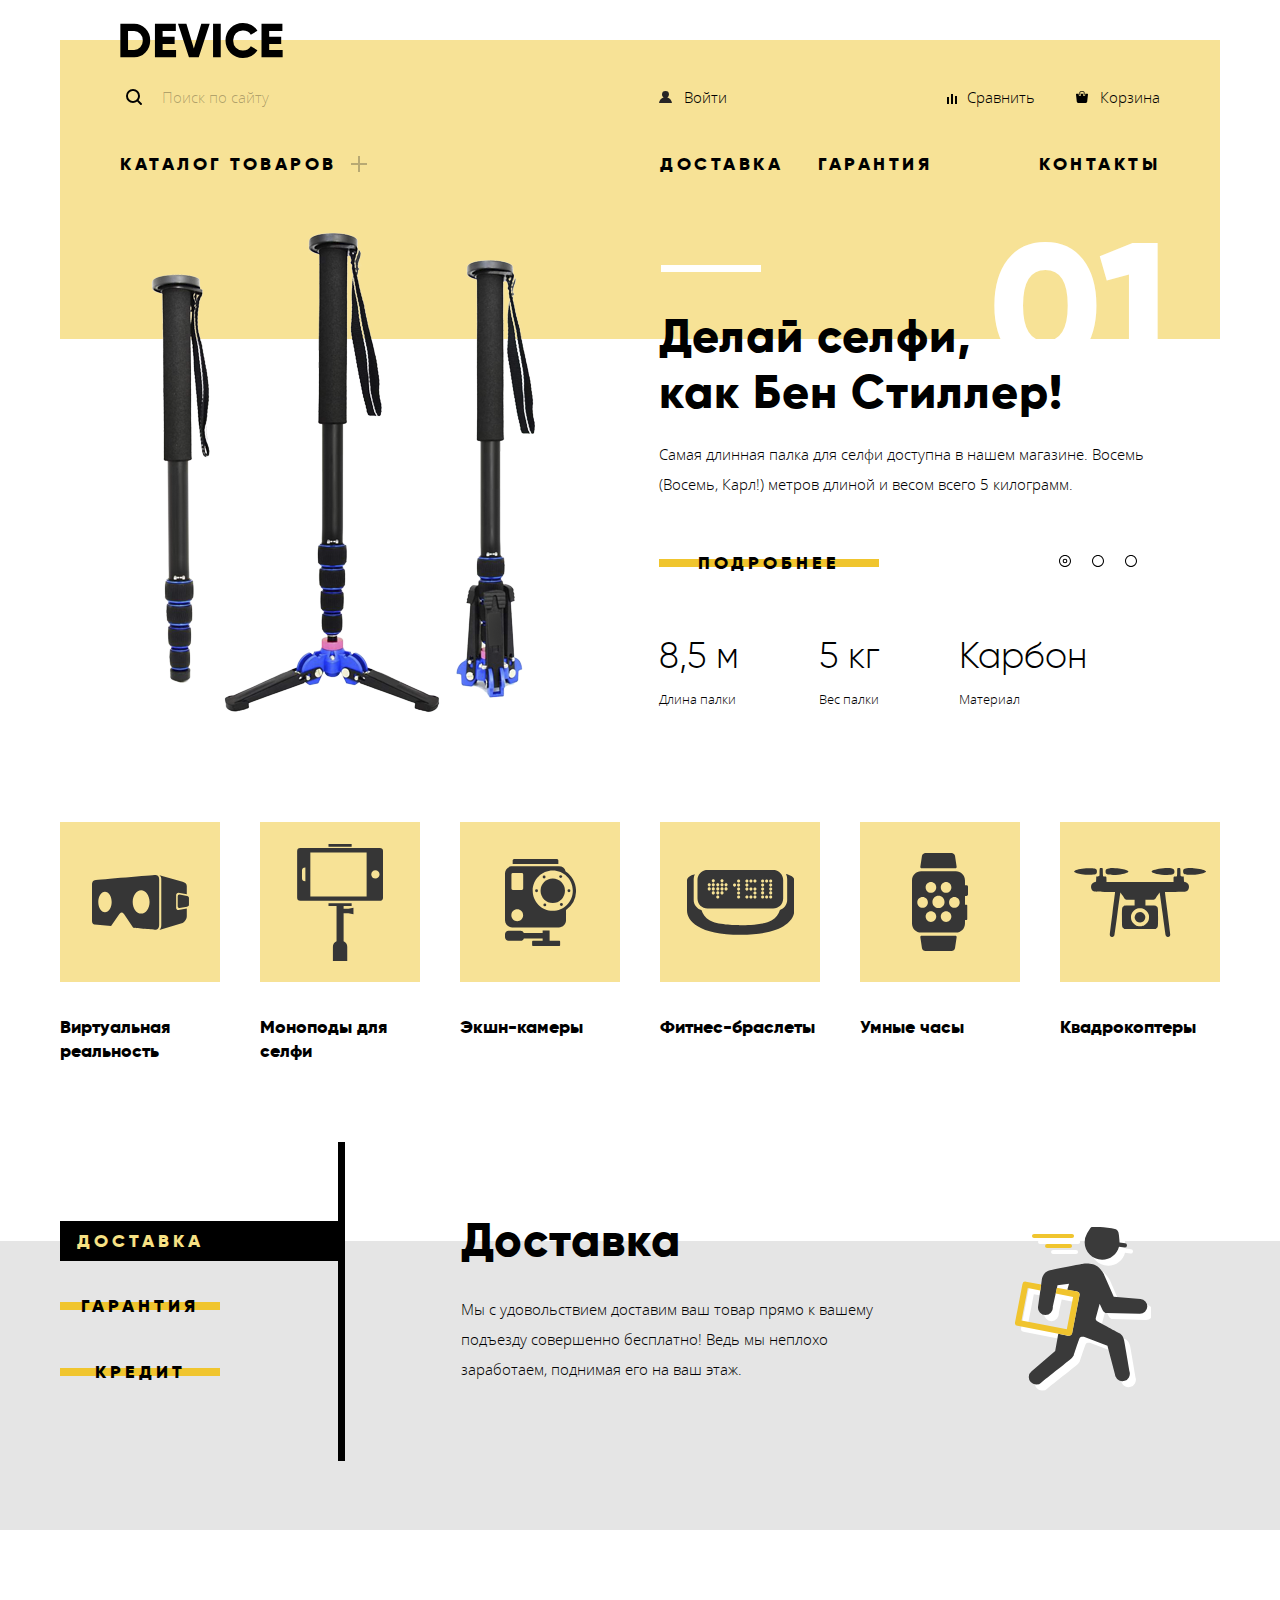
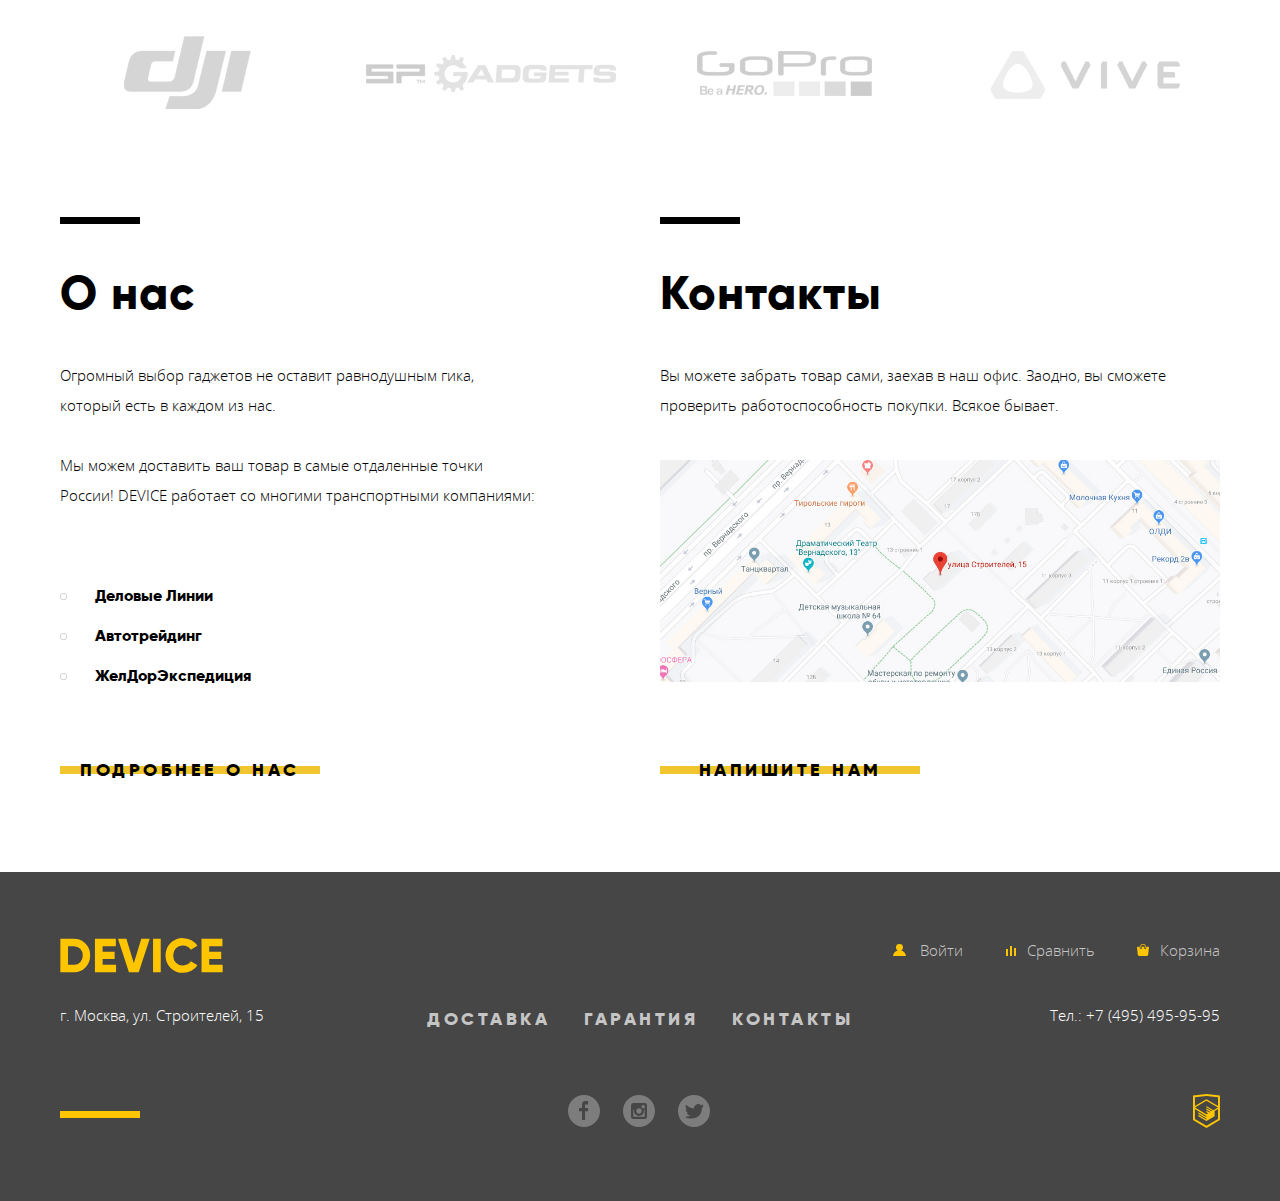
==== commit 3209d687: "added map popup" ====
--- a/index.html
+++ b/index.html
@@ -154,7 +154,7 @@
               камеру.
             </p>
             <div class="slider__actions">
-              <a href="#" class="slider__more">Подробнее</a>              
+              <a href="#" class="slider__more">Подробнее</a>
             </div>
             <div class="slider__features">
               <div class="slider__feature">
@@ -425,10 +425,11 @@
             Вы можете забрать товар сами, заехав в наш офис. Заодно, вы сможете проверить работоспособность покупки.
             Всякое бывает.
           </p>
-          <iframe class="information__map"
-            src="https://www.google.com/maps/embed?pb=!1m18!1m12!1m3!1d1891.2683770190822!2d37.52833177538722!3d55.68707859347343!2m3!1f0!2f0!3f0!3m2!1i1024!2i768!4f13.1!3m3!1m2!1s0x46b54cf65f5c8955%3A0x694710ccd55501e!2z0YPQuy4g0KHRgtGA0L7QuNGC0LXQu9C10LksIDE1LCDQnNC-0YHQutCy0LAsIDExOTMxMQ!5e0!3m2!1sru!2sru!4v1560897329814!5m2!1sru!2sru"
-            allowfullscreen></iframe>
-          <a class="information__link" href="#">Напишите нам</a>
+          <a class="information__map" href="#">
+            <img src="img/map/map.jpg" alt="Москва, ул. Строителей, 15">
+          </a>
+
+          <a class="information__link information__link--show-form" href="write-us.html">Напишите нам</a>
         </div>
       </section>
     </div>
@@ -534,7 +535,45 @@
         </a>
       </div>
     </div>
-  </footer>  
+  </footer>
+
+  <form class="write-us" action="https://echo.htmlacademy.ru" method="post">
+    <button class="modal-close">
+      <svg width="55" height="55" viewBox="0 0 55 55">
+        <path fill="#F0C52E"
+          d="M27.5 0C12.312 0 0 12.312 0 27.5S12.312 55 27.5 55 55 42.688 55 27.5 42.688 0 27.5 0zm11.476 37.072l-1.486 1.426-9.99-9.574-9.987 9.574-1.488-1.426 9.988-9.573-9.987-9.573 1.487-1.425 9.987 9.573 9.988-9.573 1.487 1.425-9.989 9.574 9.99 9.572z" />
+      </svg>
+    </button>
+    <div class="form__item form__item--name write-us__item write-us__item--name">
+      <label for="name">Ваше имя</label>
+      <input type="text" id="name" name="name" placeholder="Имя Фамилия">
+    </div>
+    <div class="write-us__item write-us__item--email">
+      <label for="email">Ваше e-mail</label>
+      <input type="text" id="email" name="email" placeholder="email@example.com">
+    </div>
+    <div class="write-us__item write-us__item--message">
+      <label for="message">Текст письма</label>
+      <textarea name="message" id="message" rows="8" placeholder="В свободной форме"></textarea>
+    </div>
+    <button class="write-us__submit" type="submit">Отправить</button>
+  </form>
+
+  <div class="map-popup">
+    <button class="modal-close">
+      <svg width="55" height="55" viewBox="0 0 55 55">
+        <path fill="#F0C52E"
+          d="M27.5 0C12.312 0 0 12.312 0 27.5S12.312 55 27.5 55 55 42.688 55 27.5 42.688 0 27.5 0zm11.476 37.072l-1.486 1.426-9.99-9.574-9.987 9.574-1.488-1.426 9.988-9.573-9.987-9.573 1.487-1.425 9.987 9.573 9.988-9.573 1.487 1.425-9.989 9.574 9.99 9.572z" />
+      </svg>      
+    </button>
+    <iframe class="map-iframe"
+        src="https://www.google.com/maps/embed?pb=!1m18!1m12!1m3!1d1891.2683770190822!2d37.52833177538722!3d55.68707859347343!2m3!1f0!2f0!3f0!3m2!1i1024!2i768!4f13.1!3m3!1m2!1s0x46b54cf65f5c8955%3A0x694710ccd55501e!2z0YPQuy4g0KHRgtGA0L7QuNGC0LXQu9C10LksIDE1LCDQnNC-0YHQutCy0LAsIDExOTMxMQ!5e0!3m2!1sru!2sru!4v1560897329814!5m2!1sru!2sru"
+        allowfullscreen>
+      </iframe>
+  </div>
+
+
+  <script src="js/modal.js"></script>
 </body>
 
 </html>--- a/css/style.css
+++ b/css/style.css
@@ -145,7 +145,7 @@
 }
 
 .navigation__catalog .navigation__link {
-  font-family: 'Open Sans', sans-serif;
+  font-family: 'Open Sans', 'Arial', sans-serif;
   color: #000;
   font-size: 15px;
   line-height: 36px;
@@ -473,26 +473,6 @@
   display: flex;
 }
 
-
-/* .slider__button {
-  width: 12px;
-  height: 12px;
-  background-color: #fff;
-  background-image: url(../img/svg/slider-button-empty.svg);
-  background-repeat: no-repeat;
-  background-size: cover;
-  border: none;
-  margin: 0;
-  padding: 0;
-  margin-left: 18px;
-  outline: none;
-  cursor: pointer;
-} */
-
-/* .slider__button--active {
-  background-image: url(../img/svg/slider-button.svg);
-} */
-
 .slider__features {
   display: flex;
   flex-direction: row;
@@ -889,8 +869,9 @@
 }
 
 .information__map {
+  display: block;
   width: 100%;
-  height: 222px;
+  height: auto;
   border: 0;
   margin-bottom: 59px;
 }
@@ -1586,4 +1567,201 @@
 
 .pagination__num:last-child {
   margin-right: 0;
+}
+
+.write-us {
+  position: fixed;
+  width: 960px;
+  top: 150px;
+  left: 50%;
+  margin-left: -480px;
+  padding: 90px 100px;
+  background-color: #fff;
+  box-shadow: 0px 5px 15px 0px rgba(0, 0, 0, .3);
+  z-index: 10;
+  animation-name: appearing;  
+  animation-duration: 0.6s;  
+  display: none;
+  flex-direction: row;
+  flex-wrap: wrap;
+  justify-content: space-between;  
+}
+
+.modal-close {
+  position: absolute;
+  margin: 0;
+  padding: 0;
+  background-color: transparent;
+  border: none;
+  outline: none;
+  right: 22px;
+  top: 22px;
+  opacity: .5;
+}
+
+.modal-close:hover {
+  opacity: 1;
+}
+
+.modal-close:active {
+  opacity: .3;
+}
+
+.write-us__item {
+  display: flex;
+  flex-direction: column;
+  margin-bottom: 30px;
+}
+
+.write-us__item--name,
+.write-us__item--email {
+  width: 360px;
+}
+
+.write-us__item--message {
+  width: 100%;
+}
+
+.write-us label {
+  font-family: 'Gilroy', Arial, sans-serif;
+  font-size: 18px;
+  line-height: 24px;
+  font-weight: 800;
+  color: #000;
+  margin: 0;
+  padding: 0;
+  padding-bottom: 5px;
+}
+
+.write-us input,
+.write-us textarea {
+  border: none;
+  background-color: #f2f2f2;
+  padding: 12px 20px;
+  outline: none;
+  font-family: 'Open Sans', 'Arial', sans-serif;  
+  font-size: 14px;
+  line-height: 18px;
+  font-weight: 400;
+}
+
+.write-us input::placeholder,
+.write-us textarea::placeholder {
+  color: rgba(0, 0, 0, .4);
+  font-family: 'Open Sans', 'Arial', sans-serif;  
+  font-size: 14px;
+  line-height: 18px;
+  font-weight: 300;
+}
+
+.write-us__submit {
+  min-width: 200px;
+  height: 40px;
+  padding: 0;  
+  margin: 0;
+  display: flex;
+  align-items: center;
+  justify-content: center;
+  position: relative;  
+  font-family: 'Gilroy', Arial, sans-serif;
+  font-size: 18px;
+  line-height: 24px;
+  font-weight: 800;
+  letter-spacing: 4px;  
+  text-transform: uppercase;  
+  background-color: transparent;
+  border: none;
+  outline: none;
+  cursor: pointer;
+  z-index: 11;
+}
+
+.write-us__submit::before {  
+  position: absolute;
+  content: "";
+  width: 100%;
+  height: 8px;
+  background-color: #f0c52e;  
+  left: 0;  
+  transition: all ease .2s;
+  z-index: -1;
+}
+
+.write-us__submit:hover::before {  
+  height: 100%;
+}
+
+.write-us__submit:active {  
+  color: rgba(0, 0, 0, .3);
+}
+
+.form--error {  
+  animation-name: shake;  
+  animation-duration: 0.6s;
+}
+
+@keyframes shake {
+  0%,
+  100% {
+    -webkit-transform: translateX(0);
+            transform: translateX(0);
+  }
+
+  10%,
+  30%,
+  50%,
+  70%,
+  90% {
+    -webkit-transform: translateX(-10px);
+            transform: translateX(-10px);
+  }
+
+  20%,
+  40%,
+  60%,
+  80% {
+    -webkit-transform: translateX(10px);
+            transform: translateX(10px);
+  }
+}
+
+@keyframes appearing {
+  0% {
+    -webkit-transform: rotate(180deg) translateY(-1000px);
+            transform: rotate(180deg) translateY(-1000px);
+  }
+  70% {
+    -webkit-transform: translateY(-30px) rotate(0deg) ;
+            transform: translateY(-30px) rotate(0deg) ;
+  }
+  90% {
+    -webkit-transform: translateY(10px);
+            transform: translateY(10px);
+  }
+  100% {
+    -webkit-transform: translateY(0px);
+            transform: translateY(0px)
+  }
+}
+
+.map-popup {
+  display: none;
+  position: fixed;
+  width: 960px;
+  height: 559px;
+  top: 150px;
+  left: 50%;
+  margin-left: -480px;
+  
+  box-shadow: 0px 5px 15px 0px rgba(0, 0, 0, .3);
+}
+
+.map-iframe {
+  width: 960px;
+  height: 559px;
+  border: none;
+}
+
+.modal-active {
+  display: flex;
 }